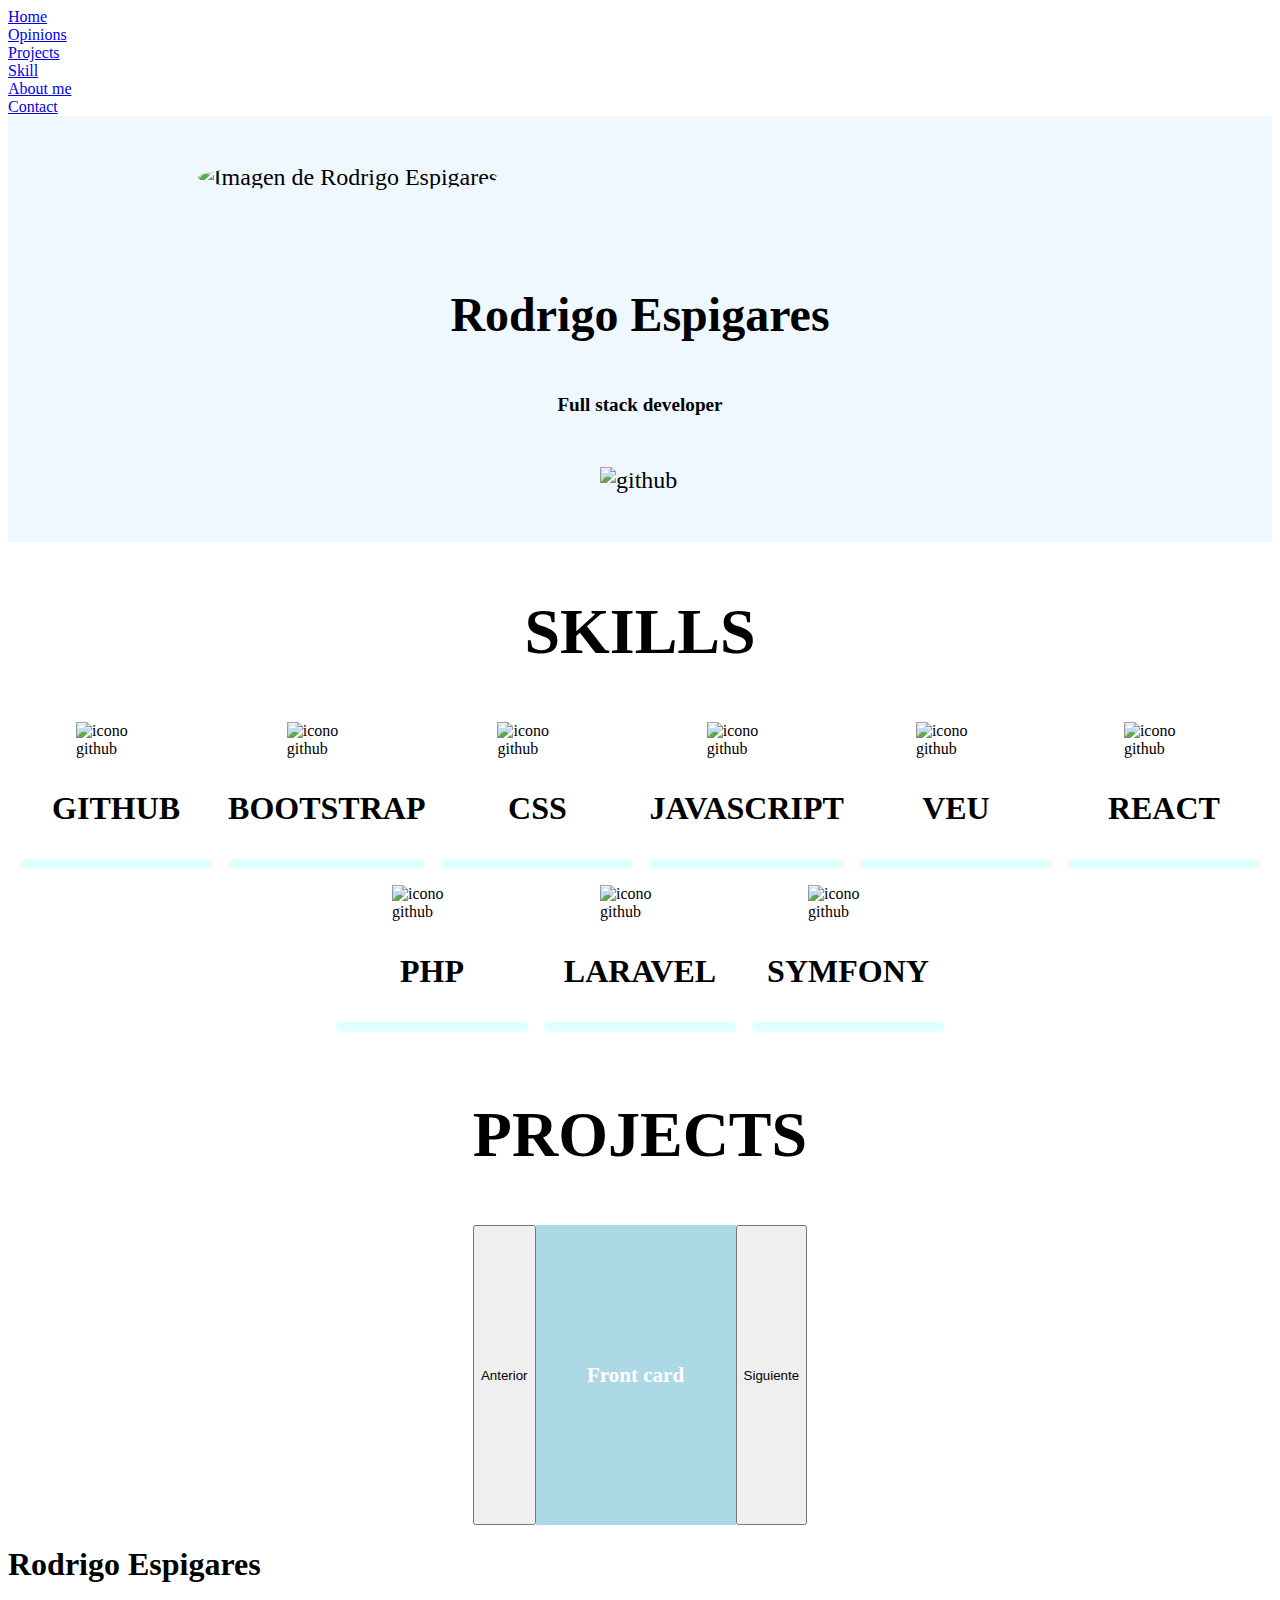
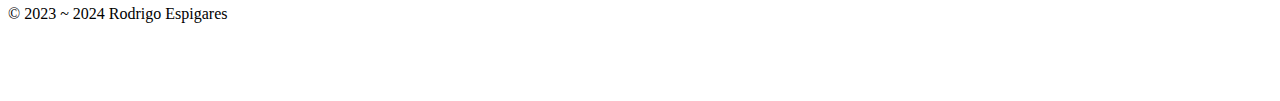
==== produccion/index.html @ 11d6b46d "laravel" ====
<!DOCTYPE html>
<html lang="en">
<head>
    <meta charset="UTF-8">
    <meta name="viewport" content="width=device-width, initial-scale=1.0">
    <title>Rodrigo Espigares</title>
    <link rel="shortcut icon" href="img/favicon.ico" type="image/x-icon">
    <link rel="stylesheet" href="css/style.css">
    <link rel="stylesheet" href="css/header.css">
    <link rel="stylesheet" href="css/media.css">
    <link rel="stylesheet" href="css/main.css">
    <link rel="stylesheet" href="css/footer.css">
    <script src="script.js"></script>
</head>
<body>
    <!--*-*-*-*-*-*-*-*-*-*-*-*-* HEADER *-*-*-*-*-*-*-*-*-*-*-*-*-->
    <header>
        <nav class="header__nav">
            <div class="header__nav__container"><a href="#" class="header__nav__container__link">Home</a></div>
            <div class="header__nav__container"><a href="#opinions" class="header__nav__container__link">Opinions</a></div>
            <div class="header__nav__container"><a href="#projects" class="header__nav__container__link">Projects</a></div>
            <div class="header__nav__container"><a href="#skills" class="header__nav__container__link">Skill</a></div>
            <div class="header__nav__container"><a href="#aboutMe" class="header__nav__container__link">About me</a></div>
            <div class="header__nav__container"><a href="#contact" class="header__nav__container__link">Contact</a></div>
        </nav>
    </header>
    <main>
        <!--*-*-*-*-*-*-*-*-*-*-*-*-* HERO *-*-*-*-*-*-*-*-*-*-*-*-*-->
        <section class="hero">
            <div class="hero__container">
                <img src="img/rodrigo.jpeg" alt="Imagen de Rodrigo Espigares" class="hero__container__img">
            </div>
            <h1>Rodrigo Espigares</h1>
            <h3>Full stack developer</h3>
            <div class="hero__social">
                <a href="https://github.com/rodrigoespigares"><img src="img/github.svg" alt="github" class="hero__github_logo"></a>
            </div>
        </section>
        <!--*-*-*-*-*-*-*-*-*-*-*-*-* SKILLS *-*-*-*-*-*-*-*-*-*-*-*-*-->
        <section class="skills">
            <h2>skills</h2>
            <div class="skills__galery">
                <div class="skills__galery__element">
                    <div class="skills__galery__element__icon">
                        <img src="img/github.svg" alt="icono github">
                    </div>
                    <h3 class="skills__galery__element__title">github</h3>
                    <div class="skills__design--progress">
                        <span class="skills__design--progress__1"></span>
                    </div>
                </div>
                <div class="skills__galery__element">
                    <div class="skills__galery__element__icon">
                        <img src="img/bootstrap.svg" alt="icono github">
                    </div>
                    <h3 class="skills__galery__element__title">bootstrap</h3>
                    <div class="skills__design--progress">
                        <span class="skills__design--progress__1"></span>
                    </div>
                </div>
                <div class="skills__galery__element">
                    <div class="skills__galery__element__icon">
                        <img src="img/css.svg" alt="icono github">
                    </div>
                    <h3 class="skills__galery__element__title">css</h3>
                    <div class="skills__design--progress">
                        <span class="skills__design--progress__1"></span>
                    </div>
                </div>
                <div class="skills__galery__element">
                    <div class="skills__galery__element__icon">
                        <img src="img/javascript.svg" alt="icono github">
                    </div>
                    <h3 class="skills__galery__element__title">javascript</h3>
                    <div class="skills__design--progress">
                        <span class="skills__design--progress__1"></span>
                    </div>
                </div>
                <div class="skills__galery__element">
                    <div class="skills__galery__element__icon">
                        <img src="img/veu.svg" alt="icono github">
                    </div>
                    <h3 class="skills__galery__element__title">veu</h3>
                    <div class="skills__design--progress">
                        <span class="skills__design--progress__1"></span>
                    </div>
                </div>
                <div class="skills__galery__element">
                    <div class="skills__galery__element__icon">
                        <img src="img/react.svg" alt="icono github">
                    </div>
                    <h3 class="skills__galery__element__title">react</h3>
                    <div class="skills__design--progress">
                        <span class="skills__design--progress__1"></span>
                    </div>
                </div>
                <div class="skills__galery__element">
                    <div class="skills__galery__element__icon">
                        <img src="img/php.svg" alt="icono github">
                    </div>
                    <h3 class="skills__galery__element__title">php</h3>
                    <div class="skills__design--progress">
                        <span class="skills__design--progress__1"></span>
                    </div>
                </div>
                <div class="skills__galery__element">
                    <div class="skills__galery__element__icon">
                        <img src="img/laravel.svg" alt="icono github">
                    </div>
                    <h3 class="skills__galery__element__title">laravel</h3>
                    <div class="skills__design--progress">
                        <span class="skills__design--progress__1"></span>
                    </div>
                </div>
                <div class="skills__galery__element">
                    <div class="skills__galery__element__icon">
                        <img src="img/symfony.svg" alt="icono github">
                    </div>
                    <h3 class="skills__galery__element__title">symfony</h3>
                    <div class="skills__design--progress">
                        <span class="skills__design--progress__1"></span>
                    </div>
                </div>
            </div>
        </section>
        <!--*-*-*-*-*-*-*-*-*-*-*-*-* PROJECTS *-*-*-*-*-*-*-*-*-*-*-*-*-->
        <section class="projects">
            <h2>projects</h2>
            <div class="projects__slider">
                <button id="prevBtn">Anterior</button>
                <div class="slider-container">
                    <div class="slider">
                        <div class="slide">
                            <div class="card">
                                <article class="card__front">
                                    <h3>Front card</h3>
                                </article>
                                <article class="card__back">
                                    <h3>back card</h3>
                                    <p>Lorem ipsum dolor sit amet, consectetur adipiscing elit. Suspendisse viverra odio vitae sem fermentum, pretium volutpat odio malesuada.</p>
                                </article>
                            </div>
                        </div>
                        <div class="slide">
                            <div class="card">
                                <article class="card__front">
                                    <h3>Front card</h3>
                                </article>
                                <article class="card__back">
                                    <h3>back card</h3>
                                    <p>Lorem ipsum dolor sit amet, consectetur adipiscing elit. Suspendisse viverra odio vitae sem fermentum, pretium volutpat odio malesuada.</p>
                                </article>
                            </div>
                        </div>
                        <div class="slide">
                            <div class="card">
                                <article class="card__front">
                                    <h3>Front card</h3>
                                </article>
                                <article class="card__back">
                                    <h3>back card</h3>
                                    <p>Lorem ipsum dolor sit amet, consectetur adipiscing elit. Suspendisse viverra odio vitae sem fermentum, pretium volutpat odio malesuada.</p>
                                </article>
                            </div>
                        </div>
                    </div>
                </div>
                
                <button id="nextBtn">Siguiente</button>
            </div>
        </section>
        <section></section>
        <section></section>
        <section></section>
    </main>
    <footer>
        <h1>Rodrigo Espigares</h1>
        
        <div class="container">
            <p>&copy; 2023 ~ 2024 Rodrigo Espigares</p>
            <div class="container__social">
                <div class="container__social__logo">
                    <img src="" alt="" class="container__social__logo__img">
                </div>
                <div class="container__social__logo">
                    <img src="" alt="" class="container__social__logo__img">
                </div>
                <div class="container__social__logo">
                    <img src="" alt="" class="container__social__logo__img">
                </div>
            </div>
        </div>
    </footer>
</body>
</html>
---- produccion/css/main.css ----
/* Defino el grow del main*/
main{
    flex-grow: 1;
}
h2{
    text-align: center;
    text-transform: uppercase;
    font-size: 4rem;
}

.hero{
    font-size: x-large;
    display: flex;
    justify-content: center;
    align-items: center;
    flex-direction: column;
    padding: 3rem 0;
    background:aliceblue;;
    background-image: url(../img/background.jpg);
    background-repeat: no-repeat;
    background-size: cover;
}
.hero__container{
    width: 70%;
    margin-bottom: 4rem;
}
.hero__container__img{
    width: 100%;
    height: 100%;
    border-radius: 50%;
}
.hero h1{
    font-size: 3rem;
}
.hero h3{
    font-size: 80%;
}
.hero__social{
    margin-top: 2rem;
    width: 5rem;
}
.hero__github_logo{
    width: 100%;
}
.hero a{
    text-decoration: none;
    color: var(--secondary);
}
.skills{
    background-color: var(--primary);
    min-height: 50vh;
}

.skills__galery{
    display: flex;
    justify-content: center;
    flex-wrap: wrap;
    gap: 1rem;
}
.skills__galery__element{
    
    flex-basis: 12rem;
    display: flex;
    align-items: center;
    flex-direction: column;
}
.skills__galery__element__icon{
    width: 5rem;
}
.skills__galery__element__icon img{
    width: 100%;
    height: 100%;
}
.skills__galery__element__title{
    text-align: center;
    text-transform: uppercase;
    font-size: 2rem;
}
.skills__design--progress {
	width: 100%;
	height: 10px;
	background-color: lightcyan;
    border-radius: 20px;
	position: relative;
}

.skills__galery__element:hover .skills__design--progress__1 {
	display: block;
	height: 100%;
    border-radius: 20px;
	animation: progressAnimation1 1s linear forwards;
}

@keyframes progressAnimation1 {
	0% {
		width: 0;
        background-color: red;
	}
    50%{
        background-color: orange;
    }
	100% {
        background-color: green;
		width: 90%;
        border-radius: 20px;
	}
}

.projects__slider{
    display: flex;
    justify-content: center;
    font-size: 2rem;
}
.projects__slider .slider-container {
    width: 200px;
    overflow: hidden;
}

.projects__slider .slider {
    display: flex;
    transition: transform 0.5s ease-in-out;
}

.projects__slider .slide {
    min-width: 100%;
    box-sizing: border-box;
}
.projects__slider .card {
	position: relative;
    width: 200px;
    height: 300px;
}
/* Start card face style*/
.projects__slider .card__front,
.projects__slider .card__back {
    width: 100%;
    height: 100%;
    display: flex;
    justify-content: center;
    align-items: center;
    font-size: 18px;
    font-weight: bold;
    color: white;
    position: absolute;
    backface-visibility: hidden;
}
/* Create card front style*/
.projects__slider .card__front {
    background-color: lightblue;
	/*Original position*/
    transform: rotateY(0deg);
	/*transition to delay animation*/
    transition: transform 0.5s;
}
/* Create card back style*/
.projects__slider .card__back {
	display: flex;
	flex-direction: column;
    background-color: lightgoldenrodyellow;
	box-sizing: border-box;
	font-size:medium;
	color: black;
	/*Make transparent*/
    opacity: 0;
	/*Original position*/
    transform: rotateY(-180deg);
	/*transition to delay animation and opacity*/
    transition: transform 0.5s, opacity 0.5s; 
	padding: 3rem;
}
.card__back p{
	flex-grow: 1;
	font-weight: lighter;
	font-size: small;
}
.projects__slider .card:hover .card__front {
	/*Animation rotateY*/
    transform: rotateY(180deg);
}
.projects__slider .card:hover .card__back {
	/*Show card*/
    opacity: 1; 
	/*Animation*/
    transform: rotateY(0deg);
}
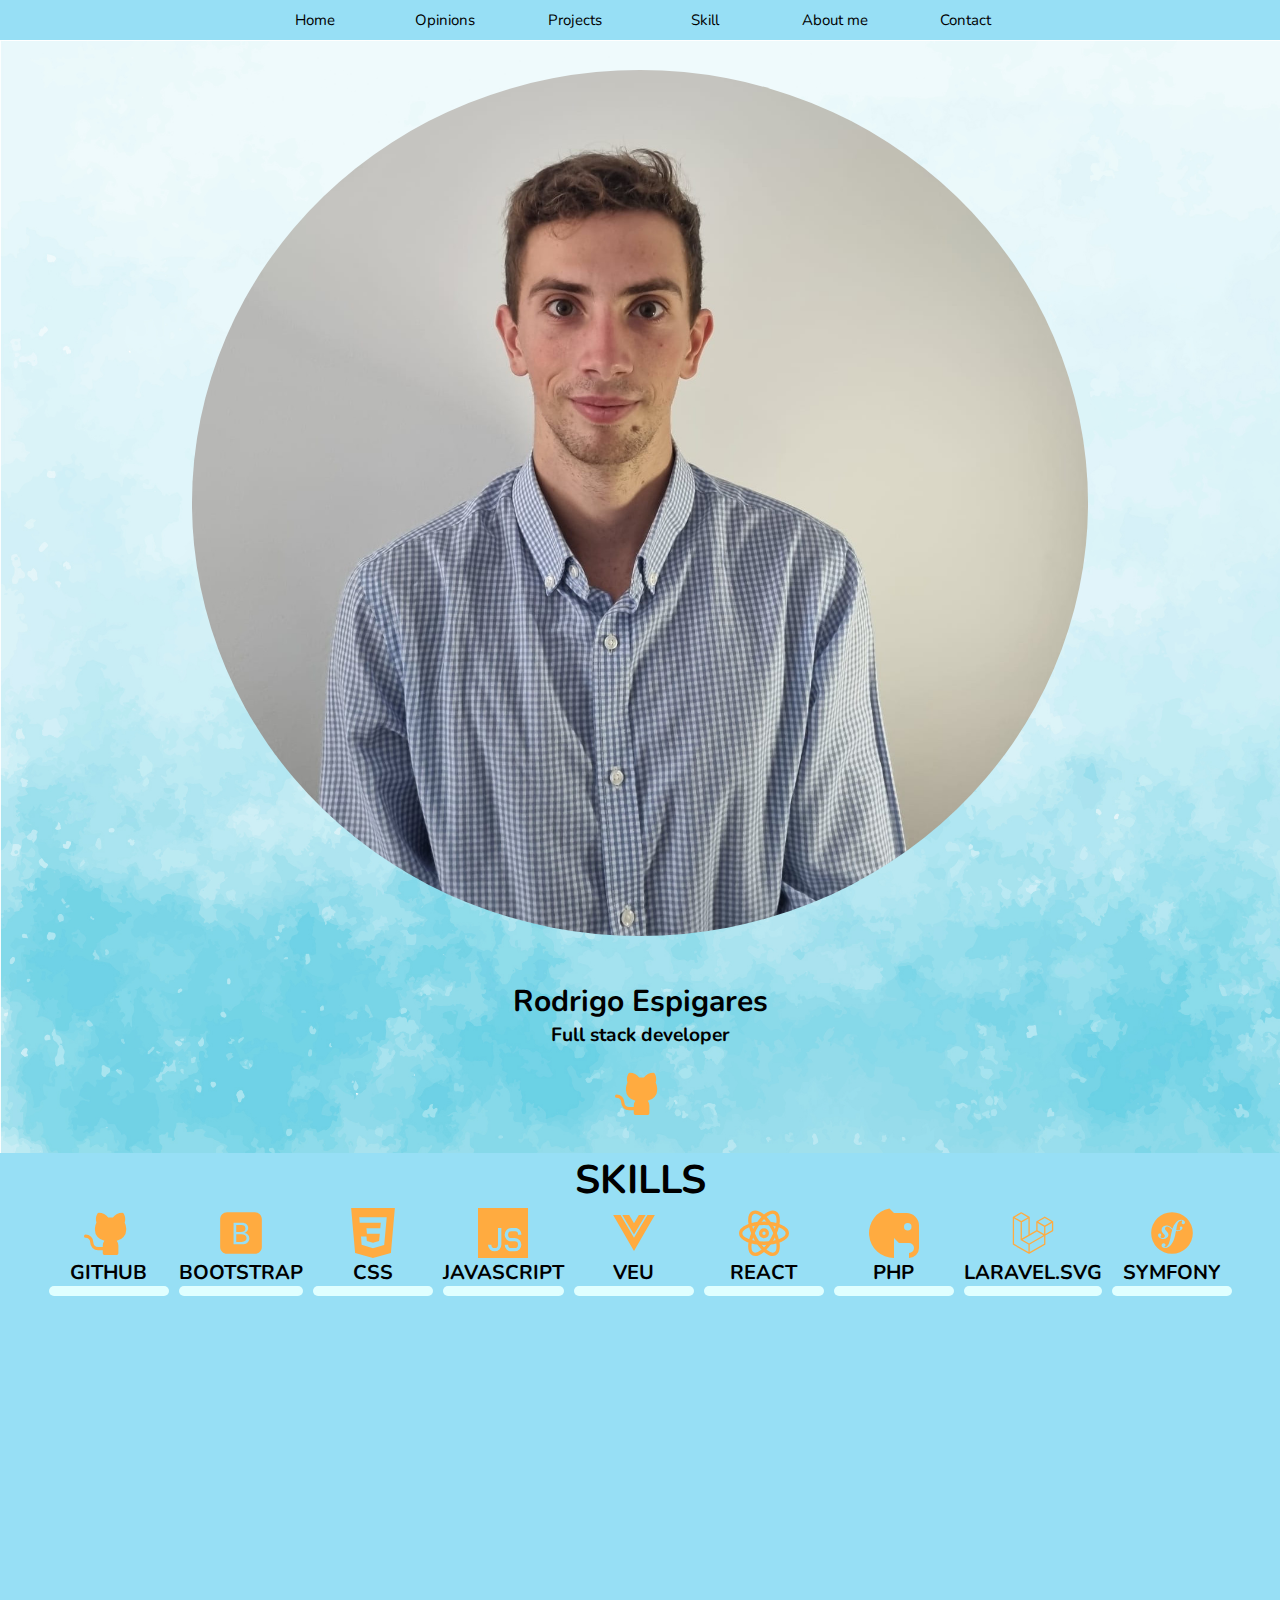
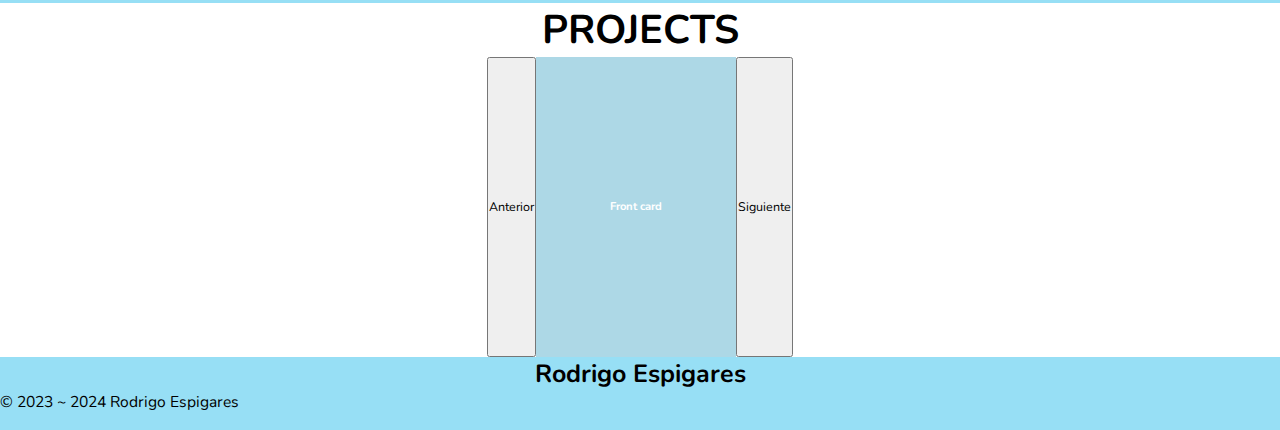
==== commit 20e31773: "first" ====
--- a/produccion/index.html
+++ b/produccion/index.html
@@ -107,7 +107,7 @@
                     <div class="skills__galery__element__icon">
                         <img src="img/laravel.svg" alt="icono github">
                     </div>
-                    <h3 class="skills__galery__element__title">laravel</h3>
+                    <h3 class="skills__galery__element__title">laravel.svg</h3>
                     <div class="skills__design--progress">
                         <span class="skills__design--progress__1"></span>
                     </div>
--- a/produccion/css/style.css
+++ b/produccion/css/style.css
@@ -0,0 +1,22 @@
+@import url('https://fonts.googleapis.com/css2?family=Nunito&display=swap');
+*{
+    font-size: 62.5%;
+    list-style: none;
+    padding: 0;
+    margin: 0;
+    font-family: 'Nunito', sans-serif;
+}
+:root{
+    --primary: #97DFF5;
+    --letter: #000;
+    --letter-hover : #fff;
+    --secondary: #FFAB40;
+}
+body{
+    display: flex;
+    justify-content:  center;
+    align-items: center;
+    flex-direction: column;
+    min-height: 100vh;
+    
+}
--- a/produccion/css/header.css
+++ b/produccion/css/header.css
@@ -0,0 +1,67 @@
+header{
+	width: 100%;
+}
+.header__nav {
+	width: 100%;
+	background-color: var(--primary);
+	display: flex;
+	flex-direction: column;
+	justify-content: center;
+	align-items: center;
+}
+
+.header__nav__container__link:link,
+.header__nav__container__link:visited {
+	text-decoration: none;
+	color: var(--letter);
+	font-size: 1.5rem;
+}
+
+.header__nav .header__nav__container {
+	width: 10rem;
+	padding: 1rem 1.5rem;
+	text-align: center;
+}
+.header__nav .header__nav__container .header__nav__container__link {
+	position: relative;
+	padding: 0.2rem 0.5rem; /*para que el efecto se vea mejor*/
+}
+
+.header__nav .header__nav__container .header__nav__container__link:link::after,
+.header__nav .header__nav__container .header__nav__container__link:visited::after,
+.header__nav .header__nav__container .header__nav__container__link:link::before,
+.header__nav .header__nav__container .header__nav__container__link:visited::before {
+	content: "";
+	/*lo posiciono respecto .header__nav__container__link su padre .header__nav .header__nav__container .header__nav__container__link*/
+	position: absolute;
+	left: 0;
+	/*lo dimensiono, */
+	width: 100%; /*ancho=ancho de su padre*/
+	height: 0.25rem; /*alto->grosor de una líena*/
+	background-color: white;
+
+	transform: scaleX(0); /*en principio no es visible*/
+
+	transition: transform 0.6s ease-in-out;
+}
+/*hacemos la transformación*/
+/*diferenciamos entre after y before para que se pinte de forma diferente*/
+.header__nav .header__nav__container .header__nav__container__link:link::after,
+.header__nav .header__nav__container .header__nav__container__link:visited::after {
+	top: 0;
+	/* Transform-origen es center por defecto */
+	transform-origin: left; /* para que empiece .header__nav__container__link dibujarse desde la izquierda*/
+}
+
+.header__nav .header__nav__container .header__nav__container__link:link::before,
+.header__nav .header__nav__container .header__nav__container__link:visited::before {
+	bottom: 0;
+	transform-origin: right;
+}
+
+/*cuando aparece hover lo hacemos visible*/
+
+.header__nav .header__nav__container .header__nav__container__link:hover::after,
+.header__nav .header__nav__container .header__nav__container__link:hover::before {
+	transform: scaleX(1);
+}
--- a/produccion/css/media.css
+++ b/produccion/css/media.css
@@ -0,0 +1,9 @@
+@media screen and (min-width : 576px){
+    .header__nav{
+        flex-direction: row;
+        justify-content: center;
+    }
+    .header__nav__link{
+        margin-left: 2rem;
+    }
+}--- a/produccion/css/main.css
+++ b/produccion/css/main.css
@@ -1,4 +1,3 @@
-/* Defino el grow del main*/
 main{
     flex-grow: 1;
 }
--- a/produccion/css/footer.css
+++ b/produccion/css/footer.css
@@ -0,0 +1,15 @@
+footer{
+    font-size: 4rem;
+    background-color: var(--primary);
+    width: 100%;
+    min-height: 7rem;
+    display: flex;
+    justify-content: center;
+    align-items: center;
+    flex-direction: column;
+}
+.container{
+    display: flex;
+    justify-content: space-between;
+    width: 100%;
+}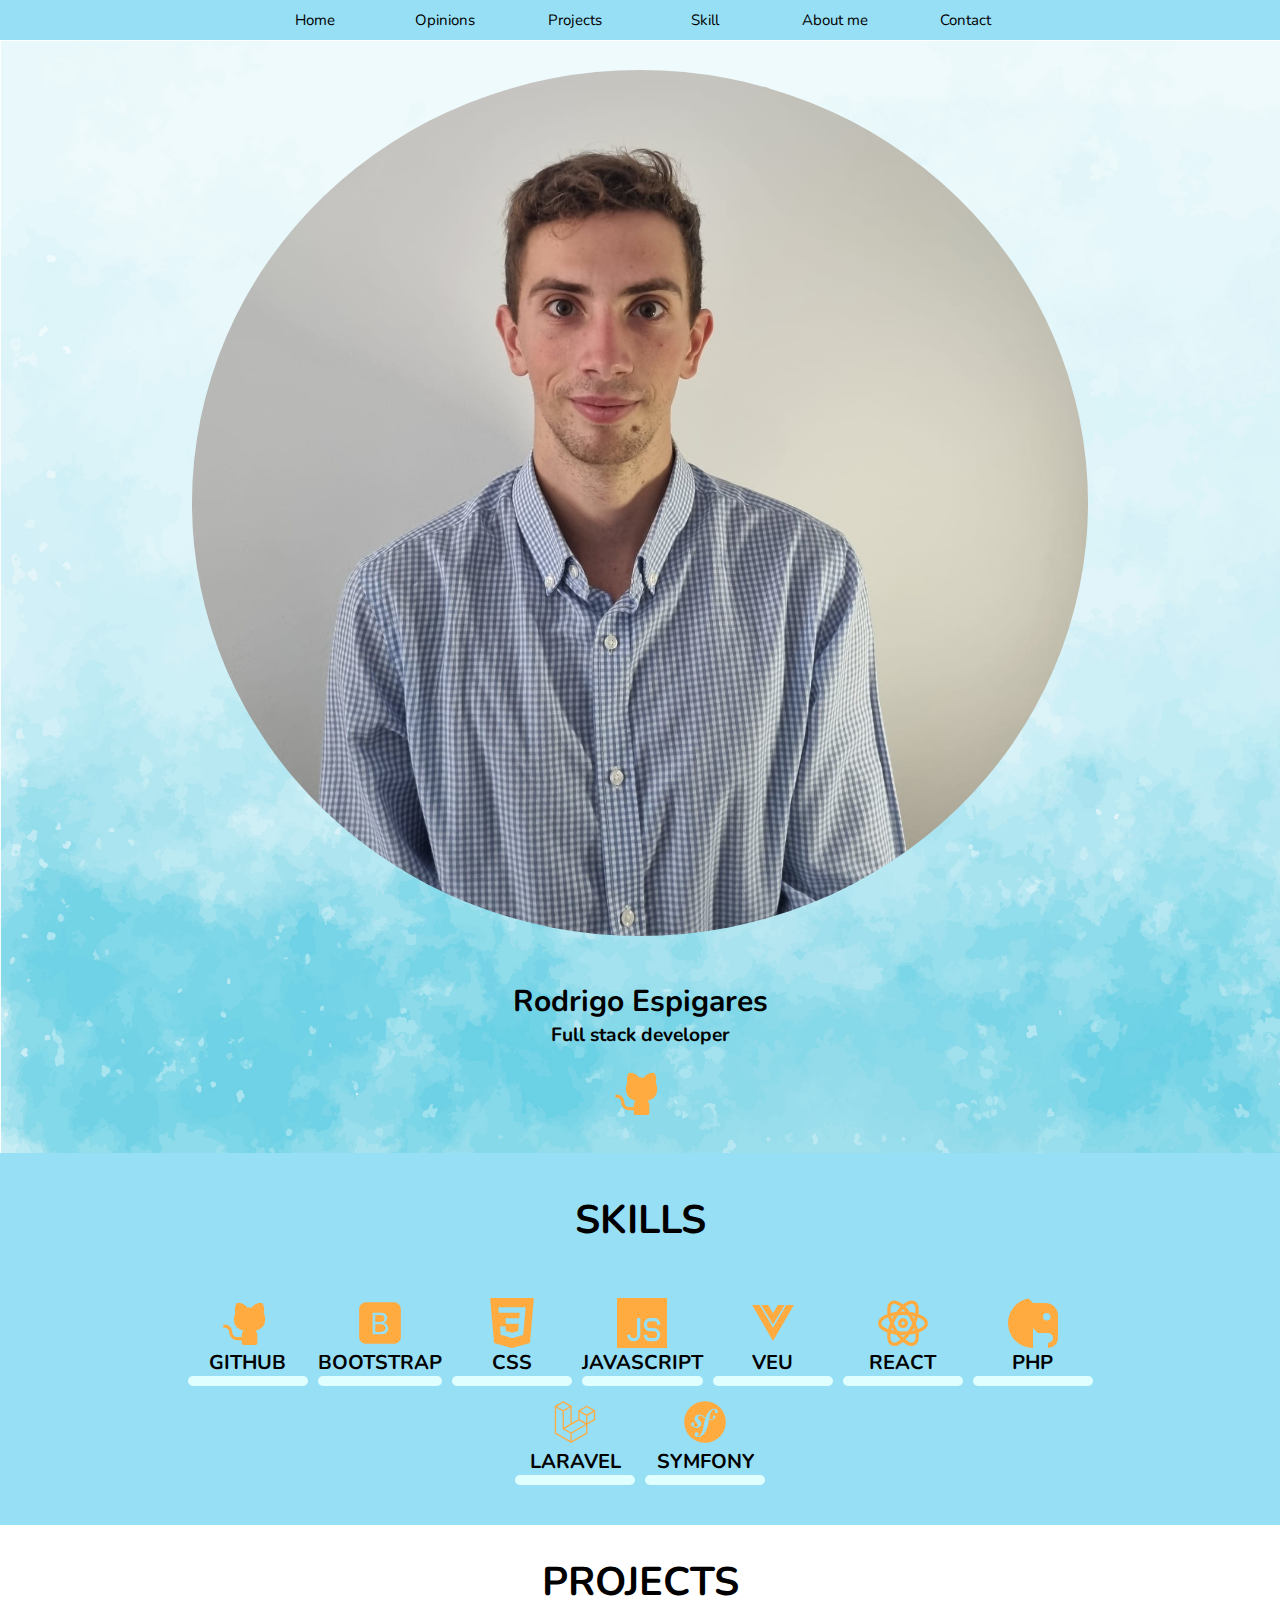
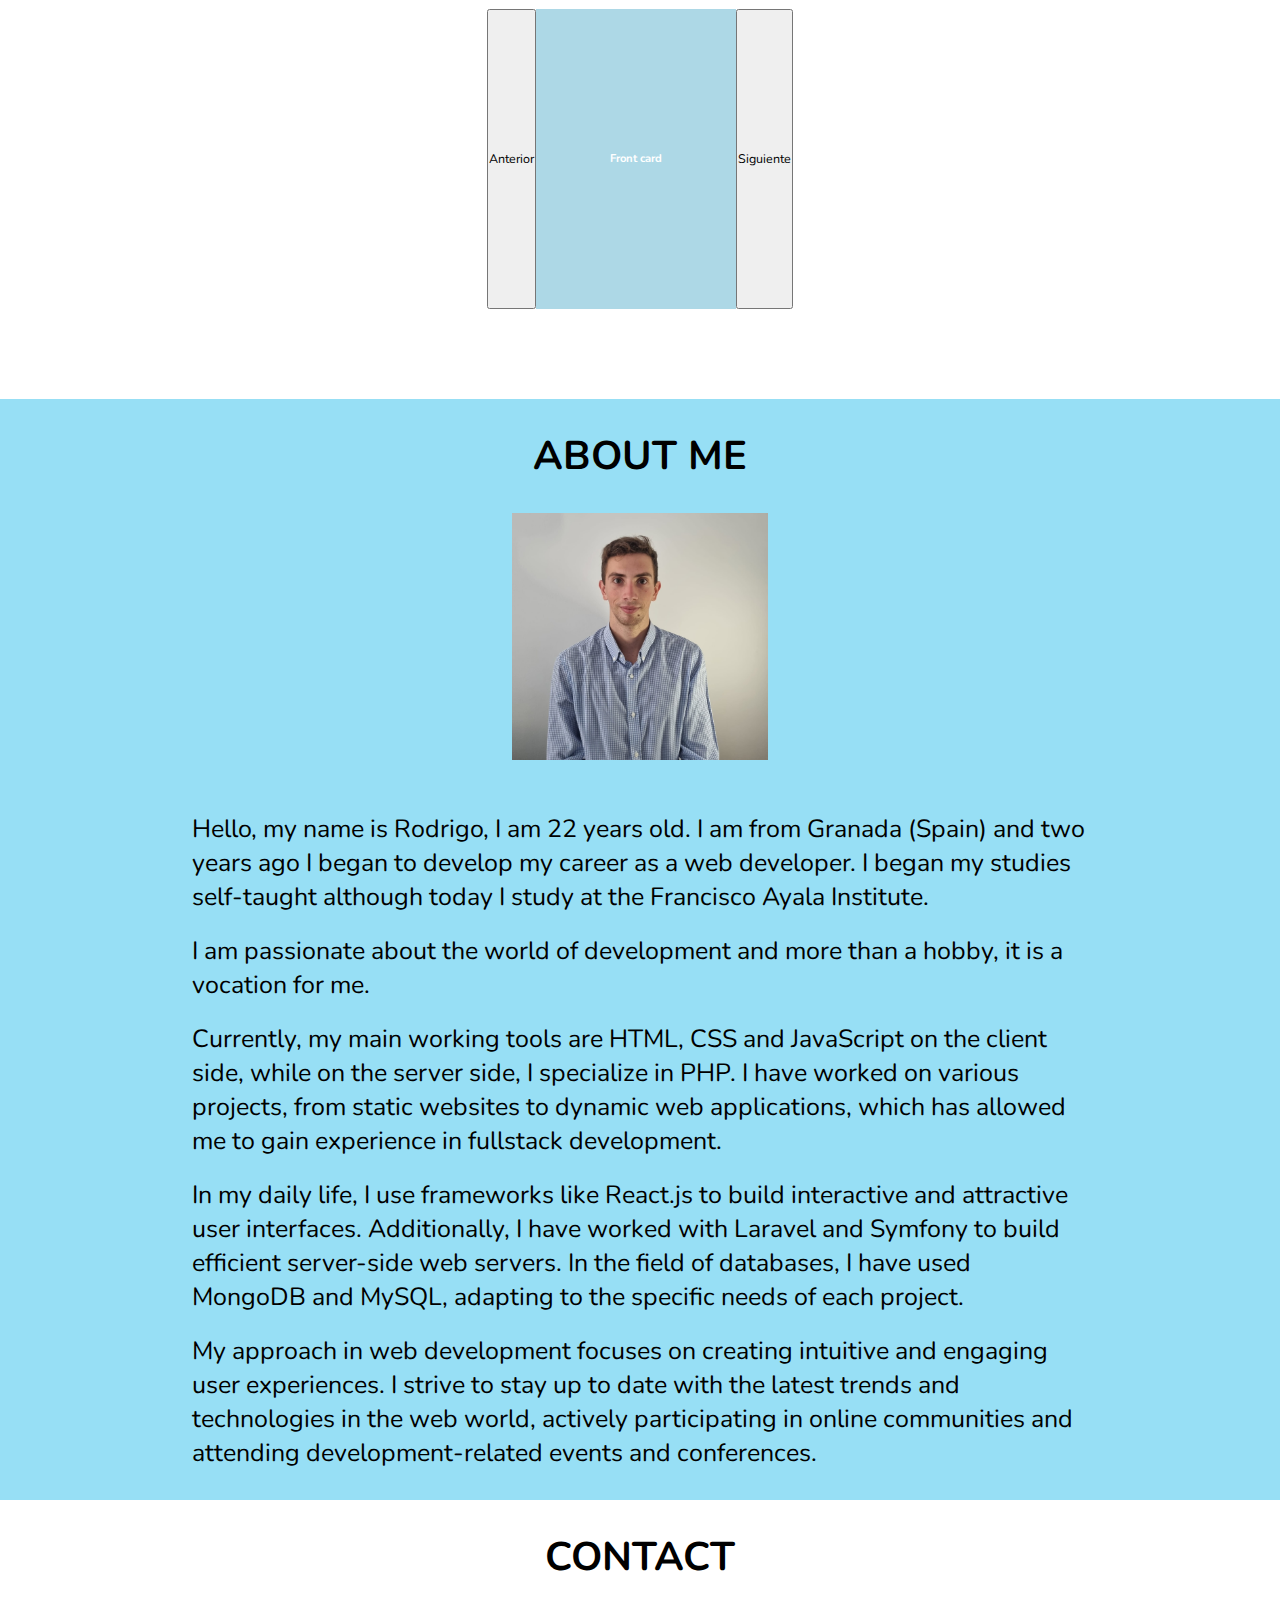
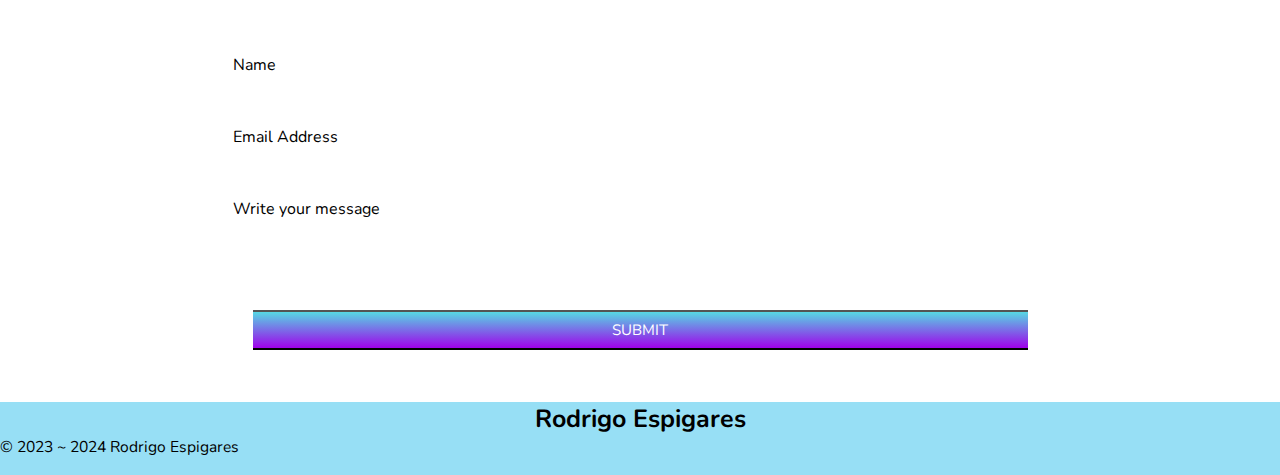
==== commit d6f03fb0: "acabando base" ====
--- a/produccion/index.html
+++ b/produccion/index.html
@@ -107,7 +107,7 @@
                     <div class="skills__galery__element__icon">
                         <img src="img/laravel.svg" alt="icono github">
                     </div>
-                    <h3 class="skills__galery__element__title">laravel.svg</h3>
+                    <h3 class="skills__galery__element__title">laravel</h3>
                     <div class="skills__design--progress">
                         <span class="skills__design--progress__1"></span>
                     </div>
@@ -170,8 +170,52 @@
             </div>
         </section>
         <section></section>
-        <section></section>
-        <section></section>
+        <section id="aboutMe">
+            <h2>about me</h2>
+            <div class="aboutMe__content">
+                <div class="aboutMe__content__img">
+                    <img src="img/rodrigo.jpeg" alt="">
+                </div>
+                <div class="aboutMe__content__text">
+                    <p class="aboutMe__content__text__p">Hello, my name is Rodrigo, I am 22 years old. I am from Granada (Spain) and two years ago I began to develop my career as a web developer. I began my studies self-taught although today I study at the Francisco Ayala Institute.</p>
+                    <p class="aboutMe__content__text__p">I am passionate about the world of development and more than a hobby, it is a vocation for me.</p>
+                    <p class="aboutMe__content__text__p">Currently, my main working tools are HTML, CSS and JavaScript on the client side, while on the server side, I specialize in PHP. I have worked on various projects, from static websites to dynamic web applications, which has allowed me to gain experience in fullstack development.</p>
+                    <p class="aboutMe__content__text__p">In my daily life, I use frameworks like React.js to build interactive and attractive user interfaces. Additionally, I have worked with Laravel and Symfony to build efficient server-side web servers. In the field of databases, I have used MongoDB and MySQL, adapting to the specific needs of each project.</p>
+                    <p class="aboutMe__content__text__p">My approach in web development focuses on creating intuitive and engaging user experiences. I strive to stay up to date with the latest trends and technologies in the web world, actively participating in online communities and attending development-related events and conferences.</p>
+                </div>
+            </div>
+        </section>
+        <section id="contact">
+            <h2>contact</h2>
+            <form action="https://usebasin.com/f/29c9f5388263" method="POST" id="my-contact-form">
+                <div class="form-row">
+                   <div class="input-data">
+                      <input type="text" name="name" required>
+                      <div class="underline"></div>
+                      <label for="name">Name</label>
+                   </div>
+                </div>
+                <div class="form-row">
+                   <div class="input-data">
+                      <input type="email" name="email" required>
+                      <div class="underline"></div>
+                      <label for="email">Email Address</label>
+                   </div>
+                </div>
+                <div class="form-row">
+                <div class="input-data textarea">
+                   <textarea name="message"rows="8" cols="80" required></textarea>
+                   <label for="message">Write your message</label>
+                   <br />
+                   <div class="form-row submit-btn">
+                      <div class="input-data">
+                         <button type="submit" id="upload-button">Submit</button>
+                         <div id="form-message"></div>
+                      </div>
+                   </div>
+                </form>
+                <script src="script.js"></script>
+        </section>
     </main>
     <footer>
         <h1>Rodrigo Espigares</h1>
--- a/produccion/css/main.css
+++ b/produccion/css/main.css
@@ -1,3 +1,4 @@
+/* Defino el grow del main*/
 main{
     flex-grow: 1;
 }
@@ -6,8 +7,12 @@
     text-transform: uppercase;
     font-size: 4rem;
 }
-
+section{
+    width: 100vw;
+    padding: 3rem 0;
+}
 .hero{
+   
     font-size: x-large;
     display: flex;
     justify-content: center;
@@ -47,7 +52,12 @@
 }
 .skills{
     background-color: var(--primary);
-    min-height: 50vh;
+    padding: 4rem 0;
+    display: flex;
+    justify-content: space-between;
+    flex-direction: column;
+    align-items: center;
+    gap: 5rem;
 }
 
 .skills__galery{
@@ -55,6 +65,7 @@
     justify-content: center;
     flex-wrap: wrap;
     gap: 1rem;
+    width: 80%;
 }
 .skills__galery__element{
     
@@ -181,4 +192,130 @@
     opacity: 1; 
 	/*Animation*/
     transform: rotateY(0deg);
+}
+
+/*About me*/
+#aboutMe{
+    display: flex;
+    justify-content: space-around;
+    align-items: center;
+    flex-direction: column;
+    background-color: var(--primary);
+    gap: 3rem;
+}
+.aboutMe__content{
+    display: flex;
+    flex-direction: column;
+    justify-content: space-around;
+    align-items: center;
+    gap: 3rem;
+}
+.aboutMe__content__img{
+    width: 20%;
+    height: auto;
+}
+.aboutMe__content__img img{
+    width: 100%;
+    height: 100%;
+}
+.aboutMe__content__text{
+    width: 70%;
+    font-size: 4rem;
+}
+.aboutMe__content__text__p{
+    margin-top: 2rem;
+}
+
+
+/*Contact*/
+#contact{
+    background-color: #fff;
+    display: flex;
+    flex-direction: column;
+    align-items: center;
+}
+
+#contact form{
+    padding: 30px 0 0 0;
+}
+#contact form .form-row{
+    display: flex;
+    margin: 32px 0;
+}
+form .form-row .input-data{
+    width: 100%;
+    height: 40px;
+    margin: 0 20px;
+    position: relative;
+}
+form .form-row .textarea{
+    height: 70px;
+}
+#contact .input-data input, .textarea textarea{
+    display: block;
+    width: 100%;
+    height: 100%;
+    border: none;
+    font-size: 17px;
+    border-bottom: 2px solid var(--letra);
+}
+#contact .input-data input:focus ~ label, .textarea textarea:focus ~ label,
+#contact .input-data input:valid ~ label, .textarea textarea:valid ~ label{
+    transform: translateY(-23px) translateX(10px);
+    font-size: 14px;
+    color: var(--letra);
+    background-color: #fff;
+    padding-right: 2px;
+    padding-left: 2px;
+}
+#contact .textarea textarea{
+    resize: none;
+    padding-top: 10px;
+}
+#contact .input-data label{
+    position: absolute;
+    pointer-events: none;
+    bottom: 10px;
+    font-size: 16px;
+    transition: all 0.3s ease;
+}
+#contact .textarea label{
+    bottom: 40px;
+    background: #fff;
+}
+.input-data .underline{
+    position: absolute;
+    bottom: 0;
+    height: 2px;
+    width: 100%;
+}
+.input-data .underline:before{
+    position: absolute;
+    content: "";
+    height: 2px;
+    width: 100%;
+    background: var(--letra);
+    transform: scaleX(0);
+    transform-origin: center;
+    transition: transform 0.3s ease;
+}
+    .input-data input:focus ~ .underline:before,
+    .input-data input:valid ~ .underline:before,
+    .textarea textarea:focus ~ .underline:before,
+    .textarea textarea:valid ~ .underline:before{
+    transform: scale(1);
+}
+.submit-btn .input-data{
+    overflow: hidden;
+}
+.submit-btn .input-data button{
+    height: 100%;
+    width: 300%;
+    position: absolute;
+    left: -100%;
+    background: linear-gradient(#56d8e4, #9f01ea);
+    transition: all 0.4s;
+    color: #fff;
+    text-transform: uppercase;
+    font-size: 1.5rem;
 }--- a/produccion/css/footer.css
+++ b/produccion/css/footer.css
@@ -7,6 +7,7 @@
     justify-content: center;
     align-items: center;
     flex-direction: column;
+    margin-top: 8rem
 }
 .container{
     display: flex;
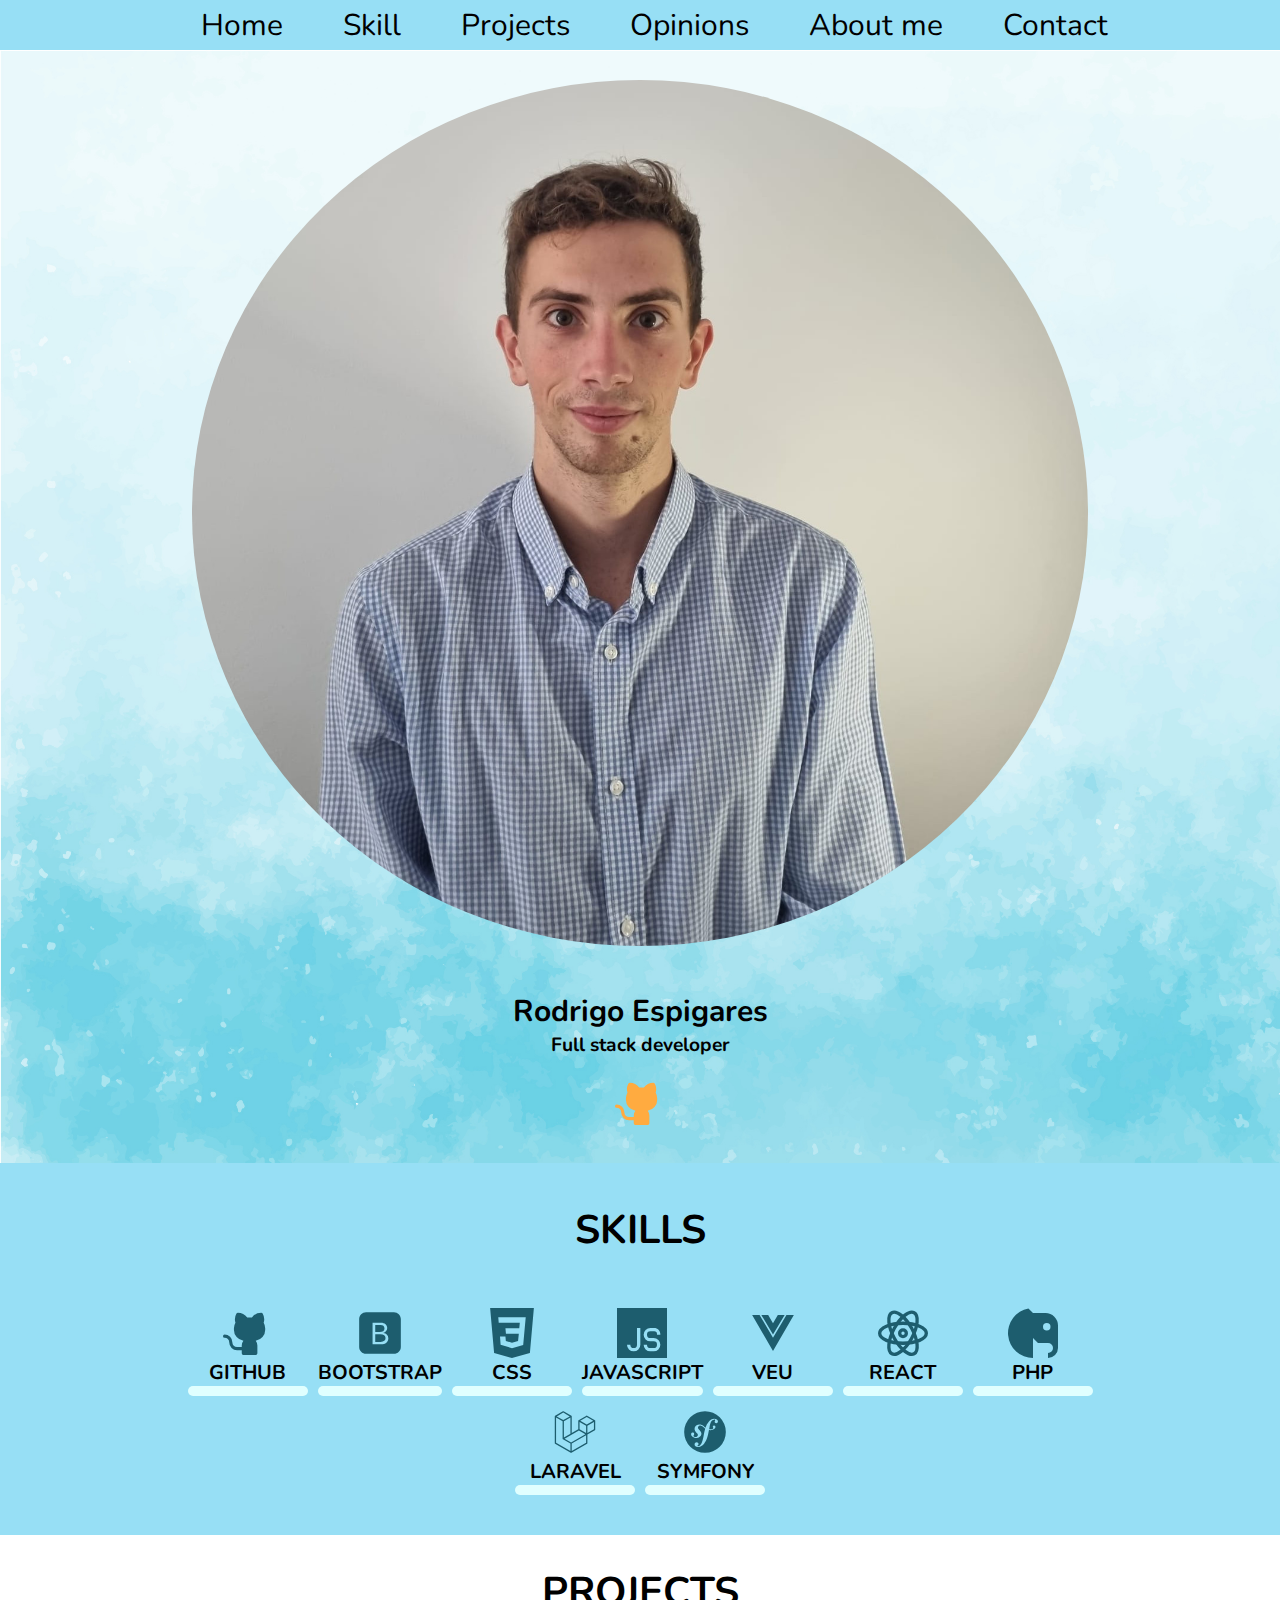
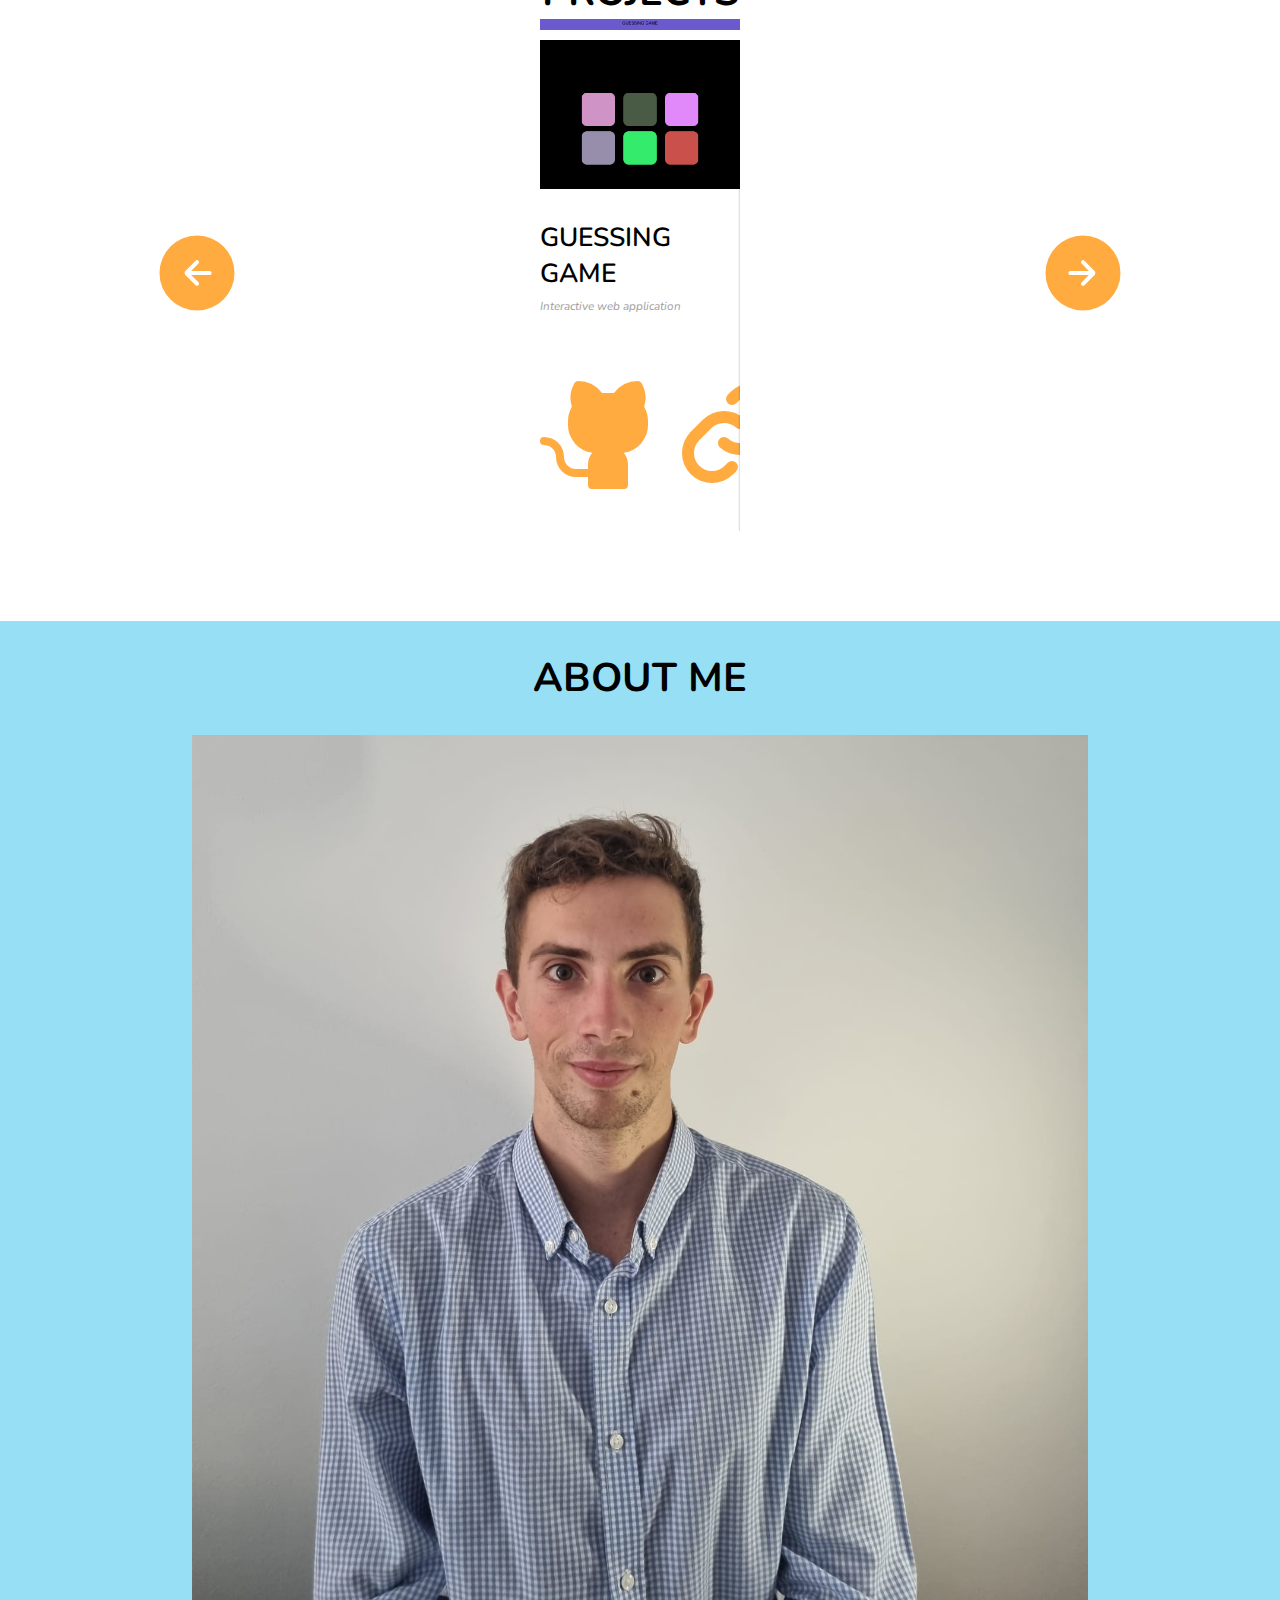
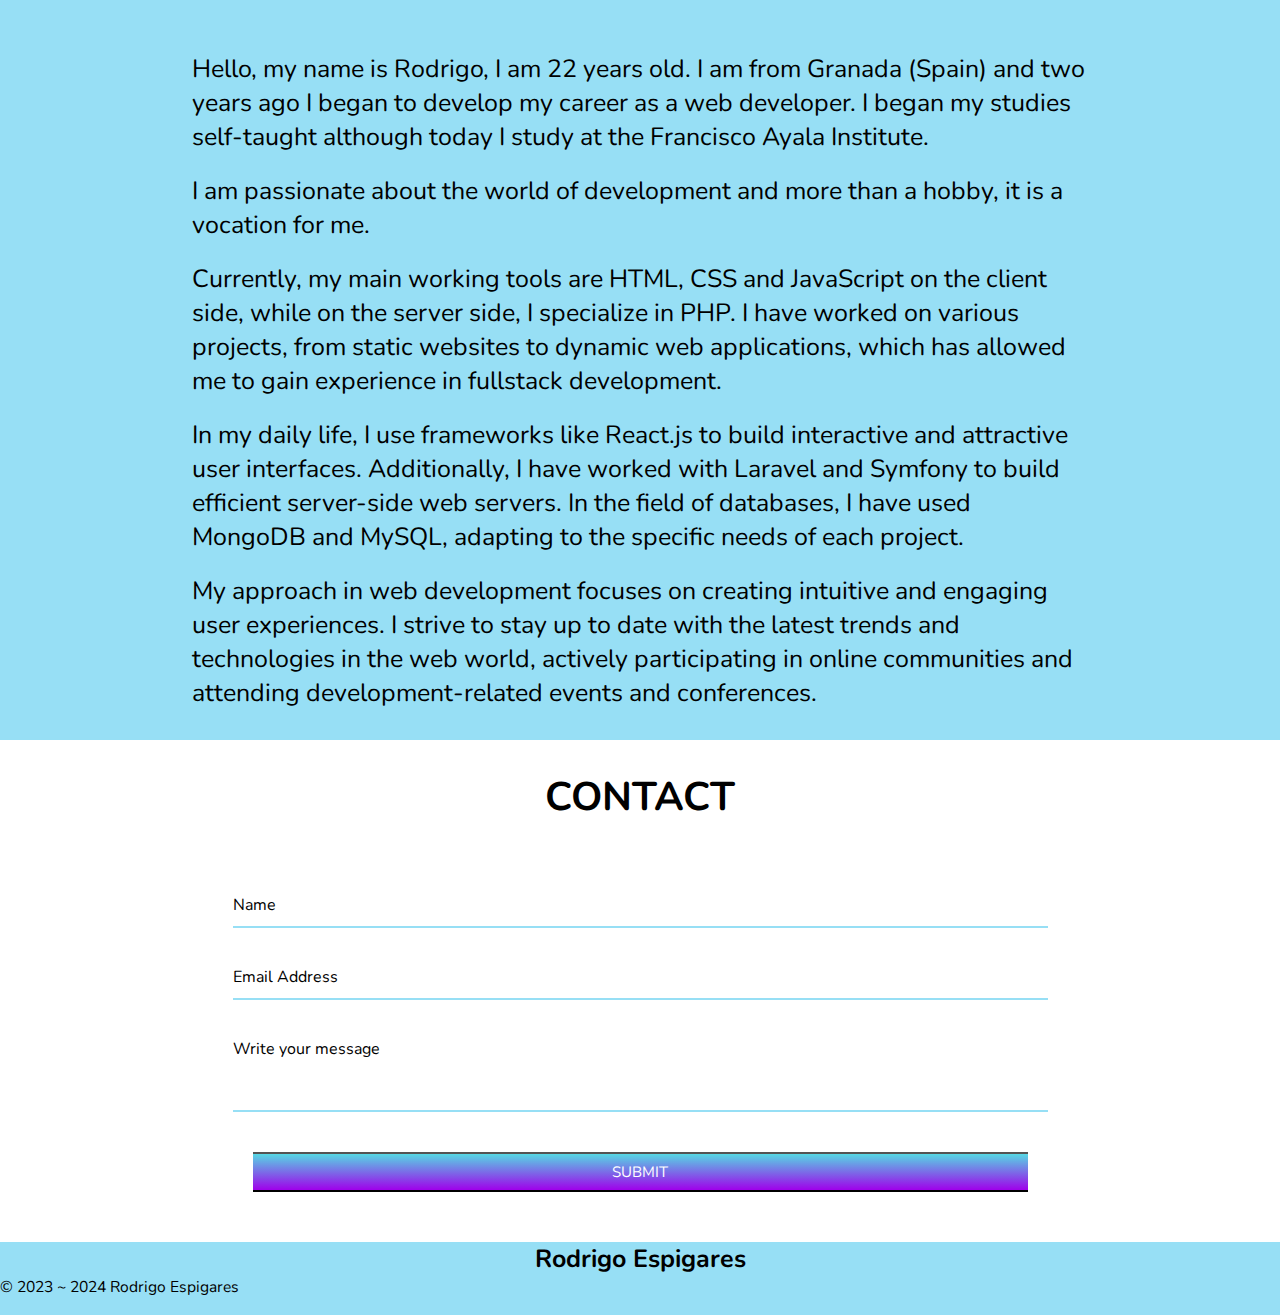
==== commit 361c1cee: "Acabado salvo comentarios y mediaquerys" ====
--- a/produccion/index.html
+++ b/produccion/index.html
@@ -7,6 +7,7 @@
     <link rel="shortcut icon" href="img/favicon.ico" type="image/x-icon">
     <link rel="stylesheet" href="css/style.css">
     <link rel="stylesheet" href="css/header.css">
+    <link rel="stylesheet" href="css/nav.css">
     <link rel="stylesheet" href="css/media.css">
     <link rel="stylesheet" href="css/main.css">
     <link rel="stylesheet" href="css/footer.css">
@@ -15,14 +16,20 @@
 <body>
     <!--*-*-*-*-*-*-*-*-*-*-*-*-* HEADER *-*-*-*-*-*-*-*-*-*-*-*-*-->
     <header>
-        <nav class="header__nav">
-            <div class="header__nav__container"><a href="#" class="header__nav__container__link">Home</a></div>
-            <div class="header__nav__container"><a href="#opinions" class="header__nav__container__link">Opinions</a></div>
-            <div class="header__nav__container"><a href="#projects" class="header__nav__container__link">Projects</a></div>
-            <div class="header__nav__container"><a href="#skills" class="header__nav__container__link">Skill</a></div>
-            <div class="header__nav__container"><a href="#aboutMe" class="header__nav__container__link">About me</a></div>
-            <div class="header__nav__container"><a href="#contact" class="header__nav__container__link">Contact</a></div>
-        </nav>
+        <section class="top-nav header__nav">
+            <input id="menu-toggle" type="checkbox" />
+            <label class='menu-button-container' for="menu-toggle">
+            <div class='menu-button'></div>
+            </label>
+            <ul class="menu">
+                <li class="header__nav__container"><a href="#" class="header__nav__container__link">Home</a></li>
+                <li class="header__nav__container"><a href="#skills" class="header__nav__container__link">Skill</a></li>
+                <li class="header__nav__container"><a href="#projects" class="header__nav__container__link">Projects</a></li>
+                <li class="header__nav__container"><a href="#opinions" class="header__nav__container__link">Opinions</a></li>
+                <li class="header__nav__container"><a href="#aboutMe" class="header__nav__container__link">About me</a></li>
+                <li class="header__nav__container"><a href="#contact" class="header__nav__container__link">Contact</a></li>
+            </ul>
+        </section>
     </header>
     <main>
         <!--*-*-*-*-*-*-*-*-*-*-*-*-* HERO *-*-*-*-*-*-*-*-*-*-*-*-*-->
@@ -33,16 +40,16 @@
             <h1>Rodrigo Espigares</h1>
             <h3>Full stack developer</h3>
             <div class="hero__social">
-                <a href="https://github.com/rodrigoespigares"><img src="img/github.svg" alt="github" class="hero__github_logo"></a>
+                <a href="https://github.com/rodrigoespigares"><img src="img/icon/github.svg" alt="github" class="hero__github_logo"></a>
             </div>
         </section>
         <!--*-*-*-*-*-*-*-*-*-*-*-*-* SKILLS *-*-*-*-*-*-*-*-*-*-*-*-*-->
-        <section class="skills">
+        <section id="skills">
             <h2>skills</h2>
             <div class="skills__galery">
                 <div class="skills__galery__element">
                     <div class="skills__galery__element__icon">
-                        <img src="img/github.svg" alt="icono github">
+                        <img src="img/icon/github__skill.svg" alt="icono github">
                     </div>
                     <h3 class="skills__galery__element__title">github</h3>
                     <div class="skills__design--progress">
@@ -51,7 +58,7 @@
                 </div>
                 <div class="skills__galery__element">
                     <div class="skills__galery__element__icon">
-                        <img src="img/bootstrap.svg" alt="icono github">
+                        <img src="img/icon/bootstrap.svg" alt="icono github">
                     </div>
                     <h3 class="skills__galery__element__title">bootstrap</h3>
                     <div class="skills__design--progress">
@@ -60,7 +67,7 @@
                 </div>
                 <div class="skills__galery__element">
                     <div class="skills__galery__element__icon">
-                        <img src="img/css.svg" alt="icono github">
+                        <img src="img/icon/css.svg" alt="icono github">
                     </div>
                     <h3 class="skills__galery__element__title">css</h3>
                     <div class="skills__design--progress">
@@ -69,7 +76,7 @@
                 </div>
                 <div class="skills__galery__element">
                     <div class="skills__galery__element__icon">
-                        <img src="img/javascript.svg" alt="icono github">
+                        <img src="img/icon/javascript.svg" alt="icono github">
                     </div>
                     <h3 class="skills__galery__element__title">javascript</h3>
                     <div class="skills__design--progress">
@@ -78,7 +85,7 @@
                 </div>
                 <div class="skills__galery__element">
                     <div class="skills__galery__element__icon">
-                        <img src="img/veu.svg" alt="icono github">
+                        <img src="img/icon/veu.svg" alt="icono github">
                     </div>
                     <h3 class="skills__galery__element__title">veu</h3>
                     <div class="skills__design--progress">
@@ -87,7 +94,7 @@
                 </div>
                 <div class="skills__galery__element">
                     <div class="skills__galery__element__icon">
-                        <img src="img/react.svg" alt="icono github">
+                        <img src="img/icon/react.svg" alt="icono github">
                     </div>
                     <h3 class="skills__galery__element__title">react</h3>
                     <div class="skills__design--progress">
@@ -96,7 +103,7 @@
                 </div>
                 <div class="skills__galery__element">
                     <div class="skills__galery__element__icon">
-                        <img src="img/php.svg" alt="icono github">
+                        <img src="img/icon/php.svg" alt="icono github">
                     </div>
                     <h3 class="skills__galery__element__title">php</h3>
                     <div class="skills__design--progress">
@@ -105,7 +112,7 @@
                 </div>
                 <div class="skills__galery__element">
                     <div class="skills__galery__element__icon">
-                        <img src="img/laravel.svg" alt="icono github">
+                        <img src="img/icon/laravel.svg" alt="icono github">
                     </div>
                     <h3 class="skills__galery__element__title">laravel</h3>
                     <div class="skills__design--progress">
@@ -114,7 +121,7 @@
                 </div>
                 <div class="skills__galery__element">
                     <div class="skills__galery__element__icon">
-                        <img src="img/symfony.svg" alt="icono github">
+                        <img src="img/icon/symfony.svg" alt="icono github">
                     </div>
                     <h3 class="skills__galery__element__title">symfony</h3>
                     <div class="skills__design--progress">
@@ -124,52 +131,206 @@
             </div>
         </section>
         <!--*-*-*-*-*-*-*-*-*-*-*-*-* PROJECTS *-*-*-*-*-*-*-*-*-*-*-*-*-->
-        <section class="projects">
+        <section id="projects">
             <h2>projects</h2>
             <div class="projects__slider">
-                <button id="prevBtn">Anterior</button>
+                <button id="prevBtn">
+                    <img src="img/icon/last.svg" alt="Button last">
+                </button>
                 <div class="slider-container">
                     <div class="slider">
                         <div class="slide">
-                            <div class="card">
-                                <article class="card__front">
-                                    <h3>Front card</h3>
-                                </article>
-                                <article class="card__back">
-                                    <h3>back card</h3>
-                                    <p>Lorem ipsum dolor sit amet, consectetur adipiscing elit. Suspendisse viverra odio vitae sem fermentum, pretium volutpat odio malesuada.</p>
-                                </article>
-                            </div>
-                        </div>
-                        <div class="slide">
-                            <div class="card">
-                                <article class="card__front">
-                                    <h3>Front card</h3>
-                                </article>
-                                <article class="card__back">
-                                    <h3>back card</h3>
-                                    <p>Lorem ipsum dolor sit amet, consectetur adipiscing elit. Suspendisse viverra odio vitae sem fermentum, pretium volutpat odio malesuada.</p>
-                                </article>
-                            </div>
-                        </div>
-                        <div class="slide">
-                            <div class="card">
-                                <article class="card__front">
-                                    <h3>Front card</h3>
-                                </article>
-                                <article class="card__back">
-                                    <h3>back card</h3>
-                                    <p>Lorem ipsum dolor sit amet, consectetur adipiscing elit. Suspendisse viverra odio vitae sem fermentum, pretium volutpat odio malesuada.</p>
-                                </article>
+                            <div class="skill-card">
+                                <header class="skill-card__header"><img class="skill-card__icon" src="img/projects/GuessingGame.png" alt="Guessing Game"/></header>
+                                <section class="skill-card__body">
+                                    <h2 class="skill-card__title">Guessing Game</h2>
+                                    <span class="skill-card__duration">Interactive web application</span>
+                                    <ul class="skill-card__knowledge">
+                                    <li>HTML5</li>
+                                    <li>CSS3</li>
+                                    <li>JavaScript</li>
+                                    </ul>
+                                </section>
+                                <section class="repositorio">
+                                    <div class="repositorio__icon">
+                                        <a href="https://github.com/rodrigoespigares/GuessingGame">
+                                            <img src="img/icon/github.svg" alt="">
+                                        </a>
+                                    </div>
+                                    <div class="repositorio__icon">
+                                        <a href="https://rodrigoespigares.github.io/GuessingGame/">
+                                            <img src="img/icon/link.svg" alt="">
+                                        </a>
+                                    </div>
+                                </section>
+                            </div>
+                        </div>
+                        <div class="slide">
+                            <div class="skill-card">
+                                <header class="skill-card__header"><img class="skill-card__icon" src="img/projects/readingList.png" alt="Reading List"/></header>
+                                <section class="skill-card__body">
+                                    <h2 class="skill-card__title">Reading List</h2>
+                                    <span class="skill-card__duration">Interactive web application</span>
+                                    <ul class="skill-card__knowledge">
+                                    <li>HTML5</li>
+                                    <li>CSS3</li>
+                                    <li>JavaScript</li>
+                                    </ul>
+                                </section>
+                                <section class="repositorio">
+                                    <div class="repositorio__icon">
+                                        <a href="https://github.com/rodrigoespigares/readingBook">
+                                            <img src="img/icon/github.svg" alt="">
+                                        </a>
+                                    </div>
+                                    <div class="repositorio__icon">
+                                        <a href="https://rodrigoespigares.github.io/readingBook/">
+                                            <img src="img/icon/link.svg" alt="">
+                                        </a>
+                                    </div>
+                                </section>
+                            </div>
+                        </div>
+                        <div class="slide">
+                            <div class="skill-card">
+                                <header class="skill-card__header"><img class="skill-card__icon" src="img/projects/StopWatch.png" alt="Stop Watch"/></header>
+                                <section class="skill-card__body">
+                                    <h2 class="skill-card__title">Stop Watch</h2>
+                                    <span class="skill-card__duration">Interactive web application</span>
+                                    <ul class="skill-card__knowledge">
+                                    <li>HTML5</li>
+                                    <li>CSS3</li>
+                                    <li>JavaScript</li>
+                                    </ul>
+                                </section>
+                                <section class="repositorio">
+                                    <div class="repositorio__icon">
+                                        <a href="https://github.com/rodrigoespigares/StopWatch">
+                                            <img src="img/icon/github.svg" alt="">
+                                        </a>
+                                    </div>
+                                    <div class="repositorio__icon">
+                                        <a href="https://rodrigoespigares.github.io/StopWatch/">
+                                            <img src="img/icon/link.svg" alt="">
+                                        </a>
+                                    </div>
+                                </section>
+                            </div>
+                        </div>
+                        <div class="slide">
+                            <div class="skill-card">
+                                <header class="skill-card__header"><img class="skill-card__icon" src="img/projects/GroceryBud.png" alt="Grocery Bud"/></header>
+                                <section class="skill-card__body">
+                                    <h2 class="skill-card__title">Grocery Bud</h2>
+                                    <span class="skill-card__duration">Interactive web application</span>
+                                    <ul class="skill-card__knowledge">
+                                    <li>HTML5</li>
+                                    <li>CSS3</li>
+                                    <li>JavaScript</li>
+                                    </ul>
+                                </section>
+                                <section class="repositorio">
+                                    <div class="repositorio__icon">
+                                        <a href="https://github.com/rodrigoespigares/GroceryBud">
+                                            <img src="img/icon/github.svg" alt="Link to repository">
+                                        </a>
+                                    </div>
+                                    <div class="repositorio__icon">
+                                        <a href="https://rodrigoespigares.github.io/GroceryBud/">
+                                            <img src="img/icon/link.svg" alt="Link to production">
+                                        </a>
+                                    </div>
+                                </section>
+                            </div>
+                        </div>
+                        <div class="slide">
+                            <div class="skill-card">
+                                <header class="skill-card__header"><img class="skill-card__icon" src="img/projects/HangMan.png" alt="Hang Man"/></header>
+                                <section class="skill-card__body">
+                                    <h2 class="skill-card__title">Hang Man</h2>
+                                    <span class="skill-card__duration">Interactive web application</span>
+                                    <ul class="skill-card__knowledge">
+                                    <li>HTML5</li>
+                                    <li>CSS3</li>
+                                    <li>JavaScript</li>
+                                    </ul>
+                                </section>
+                                <section class="repositorio">
+                                    <div class="repositorio__icon">
+                                        <a href="https://github.com/rodrigoespigares/HangMan">
+                                            <img src="img/icon/github.svg" alt="Link to repository">
+                                        </a>
+                                    </div>
+                                    <div class="repositorio__icon">
+                                        <a href="https://rodrigoespigares.github.io/HangMan/">
+                                            <img src="img/icon/link.svg" alt="Link to production">
+                                        </a>
+                                    </div>
+                                </section>
+                            </div>
+                        </div>
+                        <div class="slide">
+                            <div class="skill-card">
+                                <header class="skill-card__header"><img class="skill-card__icon" src="img/projects/PairsGame.png" alt="Pairs Game"/></header>
+                                <section class="skill-card__body">
+                                    <h2 class="skill-card__title">Pairs Game</h2>
+                                    <span class="skill-card__duration">Interactive web application</span>
+                                    <ul class="skill-card__knowledge">
+                                    <li>HTML5</li>
+                                    <li>CSS3</li>
+                                    <li>JavaScript</li>
+                                    </ul>
+                                </section>
+                                <section class="repositorio">
+                                    <div class="repositorio__icon">
+                                        <a href="https://github.com/rodrigoespigares/PairsGame">
+                                            <img src="img/icon/github.svg" alt="Link to repository">
+                                        </a>
+                                    </div>
+                                    <div class="repositorio__icon">
+                                        <a href="https://rodrigoespigares.github.io/PairsGame/">
+                                            <img src="img/icon/link.svg" alt="Link to production">
+                                        </a>
+                                    </div>
+                                </section>
+                            </div>
+                        </div>
+                        <div class="slide">
+                            <div class="skill-card">
+                                <header class="skill-card__header"><img class="skill-card__icon" src="img/projects/pongGame.png" alt="Pong Game"/></header>
+                                <section class="skill-card__body">
+                                    <h2 class="skill-card__title">Pong Game</h2>
+                                    <span class="skill-card__duration">Interactive web application</span>
+                                    <ul class="skill-card__knowledge">
+                                    <li>HTML5</li>
+                                    <li>CSS3</li>
+                                    <li>JavaScript</li>
+                                    </ul>
+                                </section>
+                                <section class="repositorio">
+                                    <div class="repositorio__icon">
+                                        <a href="https://github.com/rodrigoespigares/pongGame">
+                                            <img src="img/icon/github.svg" alt="Link to repository">
+                                        </a>
+                                    </div>
+                                    <div class="repositorio__icon">
+                                        <a href="https://rodrigoespigares.github.io/pongGame/">
+                                            <img src="img/icon/link.svg" alt="Link to production">
+                                        </a>
+                                    </div>
+                                </section>
                             </div>
                         </div>
                     </div>
                 </div>
                 
-                <button id="nextBtn">Siguiente</button>
+                <button id="nextBtn">
+                    <img src="img/icon/next.svg" alt="Button next">
+                </button>
             </div>
         </section>
         <section></section>
+        <!--*-*-*-*-*-*-*-*-*-*-*-*-* ABOUT ME *-*-*-*-*-*-*-*-*-*-*-*-*-->
         <section id="aboutMe">
             <h2>about me</h2>
             <div class="aboutMe__content">
@@ -187,7 +348,7 @@
         </section>
         <section id="contact">
             <h2>contact</h2>
-            <form action="https://usebasin.com/f/29c9f5388263" method="POST" id="my-contact-form">
+            <form action="#" method="POST" id="my-contact-form">
                 <div class="form-row">
                    <div class="input-data">
                       <input type="text" name="name" required>
--- a/produccion/css/header.css
+++ b/produccion/css/header.css
@@ -1,5 +1,8 @@
 header{
 	width: 100%;
+	position: sticky;
+  	top: 0;
+	z-index: 1;
 }
 .header__nav {
 	width: 100%;
@@ -14,11 +17,11 @@
 .header__nav__container__link:visited {
 	text-decoration: none;
 	color: var(--letter);
-	font-size: 1.5rem;
+	font-size: 3rem;
 }
 
 .header__nav .header__nav__container {
-	width: 10rem;
+	
 	padding: 1rem 1.5rem;
 	text-align: center;
 }
--- a/produccion/css/nav.css
+++ b/produccion/css/nav.css
@@ -0,0 +1,114 @@
+.top-nav {
+    display: flex;
+    flex-direction: row;
+    align-items: center;
+    justify-content: left;
+    background-color: var(--primary);
+    color: #FFF;
+    height: 50px;
+    padding: 0 6em;
+    
+  }
+  
+  .menu {
+    display: flex;
+    flex-direction: row;
+    list-style-type: none;
+    margin: 0;
+    padding: 0;
+    font-size: 3rem;
+  }
+  .menu > li {
+    margin: 0 1rem;
+    overflow: hidden;
+  }
+  .menu-button-container {
+    display: none;
+    height: 100%;
+    width: 30px;
+    cursor: pointer;
+    flex-direction: column;
+    justify-content: center;
+    align-items: center;
+  }
+  
+  #menu-toggle {
+    display: none;
+  }
+  
+  .menu-button,
+  .menu-button::before,
+  .menu-button::after {
+    display: block;
+    background-color: #fff;
+    position: absolute;
+    height: 4px;
+    width: 30px;
+    transition: transform 400ms cubic-bezier(0.23, 1, 0.32, 1);
+    border-radius: 2px;
+  }
+  
+  .menu-button::before {
+    content: '';
+    margin-top: -8px;
+  }
+  
+  .menu-button::after {
+    content: '';
+    margin-top: 8px;
+  }
+  
+  #menu-toggle:checked + .menu-button-container .menu-button::before {
+    margin-top: 0px;
+    transform: rotate(405deg);
+  }
+  
+  #menu-toggle:checked + .menu-button-container .menu-button {
+    background: rgba(255, 255, 255, 0);
+  }
+  
+  #menu-toggle:checked + .menu-button-container .menu-button::after {
+    margin-top: 0px;
+    transform: rotate(-405deg);
+  }
+  
+  @media (max-width: 700px) {
+    .menu-button-container {
+      display: flex;
+    }
+    .menu {
+      position: absolute;
+      top: 0;
+      margin-top: 50px;
+      left: 0;
+      flex-direction: column;
+      width: 100%;
+      justify-content: center;
+      align-items: center;
+    }
+    #menu-toggle ~ .menu li {
+      height: 0;
+      margin: 0;
+      padding: 0;
+      border: 0;
+      transition: height 400ms cubic-bezier(0.23, 1, 0.32, 1);
+    }
+    #menu-toggle:checked ~ .menu li {
+      border: 1px solid var(--primary);
+      height: 2.5em;
+      padding: 0.5em;
+      transition: height 400ms cubic-bezier(0.23, 1, 0.32, 1);
+    }
+    .menu > li {
+      display: flex;
+      justify-content: center;
+      margin: 0;
+      padding: 0.5em 0;
+      width: 100%;
+      color: white;
+      background-color: var(--primary);
+    }
+    .menu > li:not(:last-child) {
+      border-bottom: 1px solid #444;
+    }
+  }--- a/produccion/css/main.css
+++ b/produccion/css/main.css
@@ -12,7 +12,6 @@
     padding: 3rem 0;
 }
 .hero{
-   
     font-size: x-large;
     display: flex;
     justify-content: center;
@@ -50,7 +49,7 @@
     text-decoration: none;
     color: var(--secondary);
 }
-.skills{
+#skills{
     background-color: var(--primary);
     padding: 4rem 0;
     display: flex;
@@ -116,82 +115,154 @@
 	}
 }
 
-.projects__slider{
-    display: flex;
-    justify-content: center;
+/*PROJECTS*/
+#projects{
+    width: 100%;
+}
+/*start section slider + buttons*/
+#projects .projects__slider{
+    display: flex;
+    justify-content: space-around;
+    align-items: center;
     font-size: 2rem;
 }
-.projects__slider .slider-container {
+/*start details buttons*/
+#projects button{
+    background-color: transparent;
+    height: 200px;
+    border: none;
+}
+#projects button img{
+    width: 10rem;
+}
+#projects button:hover{
+    cursor: pointer;
+}
+
+
+/*start details slider*/
+#projects .projects__slider .slider-container {
     width: 200px;
     overflow: hidden;
 }
-
-.projects__slider .slider {
+/*Animation */
+#projects .projects__slider .slider {
     display: flex;
     transition: transform 0.5s ease-in-out;
 }
 
-.projects__slider .slide {
+#projects .projects__slider .slide {
     min-width: 100%;
     box-sizing: border-box;
 }
-.projects__slider .card {
-	position: relative;
-    width: 200px;
-    height: 300px;
-}
-/* Start card face style*/
-.projects__slider .card__front,
-.projects__slider .card__back {
-    width: 100%;
-    height: 100%;
-    display: flex;
-    justify-content: center;
-    align-items: center;
-    font-size: 18px;
-    font-weight: bold;
-    color: white;
-    position: absolute;
-    backface-visibility: hidden;
-}
-/* Create card front style*/
-.projects__slider .card__front {
-    background-color: lightblue;
-	/*Original position*/
-    transform: rotateY(0deg);
-	/*transition to delay animation*/
+
+/*PROJECT CARD*/
+.skill-card a{
+    text-decoration: none;
+    color: var(--secondary);
+}
+.skill-card {
+    font-size: 3rem;
+    display: flex;
+    flex-direction: column;
+    
+    width: 100%;
+    background-color: #FFF;
+    box-shadow: 0 1px 3px rgba(0, 0, 0, 0.12), 0 1px 2px rgba(0, 0, 0, 0.24);
+    cursor: pointer;
+}
+.skill-card h2{
+    text-align: left;
+    max-width: 180px;
+}
+.skill-card:hover {
+    box-shadow: 0 14px 28px rgba(0, 0, 0, 0.25), 0 10px 10px rgba(0, 0, 0, 0.22);
+}
+.skill-card:hover .skill-card__header {
+    height: 40px;
+}
+.skill-card:hover .skill-card__header .skill-card__icon {
+transform: translateX(-50%) translateY(-50%) scale(3);
+}
+.skill-card:hover .skill-card__body {
+height: 200px;
+}
+.skill-card:hover .skill-card__body .skill-card__knowledge li {
+transform: translateX(0);
+transition-timing-function: cubic-bezier(0, 1.5, 1, 1);
+transition-duration: 0.5s;
+}
+.skill-card:hover .skill-card__body .skill-card__knowledge li:nth-child(1) {
+transition-delay: 0.25s;
+}
+.skill-card:hover .skill-card__body .skill-card__knowledge li:nth-child(2) {
+transition-delay: 0.5s;
+}
+.skill-card:hover .skill-card__body .skill-card__knowledge li:nth-child(3) {
+transition-delay: 0.75s;
+}
+.skill-card:hover .skill-card__body .skill-card__knowledge li:nth-child(4) {
+transition-delay: 1s;
+}
+.skill-card:hover .skill-card__body .skill-card__knowledge li:nth-child(5) {
+transition-delay: 1.25s;
+}
+.skill-card:hover .skill-card__body .skill-card__knowledge li:nth-child(6) {
+transition-delay: 1.5s;
+}
+.skill-card .skill-card__header {
+position: relative;
+background-color: #EFD81D;
+height: 170px;
+transition: height 0.5s;
+overflow: hidden;
+}
+.skill-card .skill-card__header .skill-card__icon {
+    position: absolute;
+    top: 50%;
+    left: 50%;
+    transform: translateY(-50%) translateX(-50%);
+    display: block;
+    width: 50rem;
+    height: auto;
     transition: transform 0.5s;
 }
-/* Create card back style*/
-.projects__slider .card__back {
-	display: flex;
-	flex-direction: column;
-    background-color: lightgoldenrodyellow;
-	box-sizing: border-box;
-	font-size:medium;
-	color: black;
-	/*Make transparent*/
-    opacity: 0;
-	/*Original position*/
-    transform: rotateY(-180deg);
-	/*transition to delay animation and opacity*/
-    transition: transform 0.5s, opacity 0.5s; 
-	padding: 3rem;
-}
-.card__back p{
-	flex-grow: 1;
-	font-weight: lighter;
-	font-size: small;
-}
-.projects__slider .card:hover .card__front {
-	/*Animation rotateY*/
-    transform: rotateY(180deg);
-}
-.projects__slider .card:hover .card__back {
-	/*Show card*/
-    opacity: 1; 
-	/*Animation*/
-    transform: rotateY(0deg);
+.skill-card .skill-card__body {
+height: 90px;
+transition: height 0.5s;
+overflow: hidden;
+}
+.skill-card .skill-card__body .skill-card__title {
+font-size: 1.4em;
+font-weight: 600;
+text-transform: uppercase;
+}
+.skill-card .skill-card__body .skill-card__duration {
+color: #9E9E9E;
+font-style: italic;
+}
+.skill-card .skill-card__body .skill-card__knowledge {
+margin-top: 10px;
+color: #424242;
+}
+.skill-card .skill-card__body .skill-card__knowledge li {
+margin-top: 5px;
+transition-duration: 0;
+transition-delay: 0.5s;
+transform: translateX(-100%);
+}
+/*Repository*/
+.repositorio{
+    display: flex;
+    align-items: center;
+}
+.repositorio .repositorio__icon{
+    width: 10%;
+    height: auto;
+}
+.repositorio img{
+    width: 100%;
+    height: 100%;
 }
 
 /*About me*/
@@ -211,7 +282,7 @@
     gap: 3rem;
 }
 .aboutMe__content__img{
-    width: 20%;
+    width: 70%;
     height: auto;
 }
 .aboutMe__content__img img{
@@ -257,7 +328,7 @@
     height: 100%;
     border: none;
     font-size: 17px;
-    border-bottom: 2px solid var(--letra);
+    border-bottom: 2px solid var(--primary);
 }
 #contact .input-data input:focus ~ label, .textarea textarea:focus ~ label,
 #contact .input-data input:valid ~ label, .textarea textarea:valid ~ label{
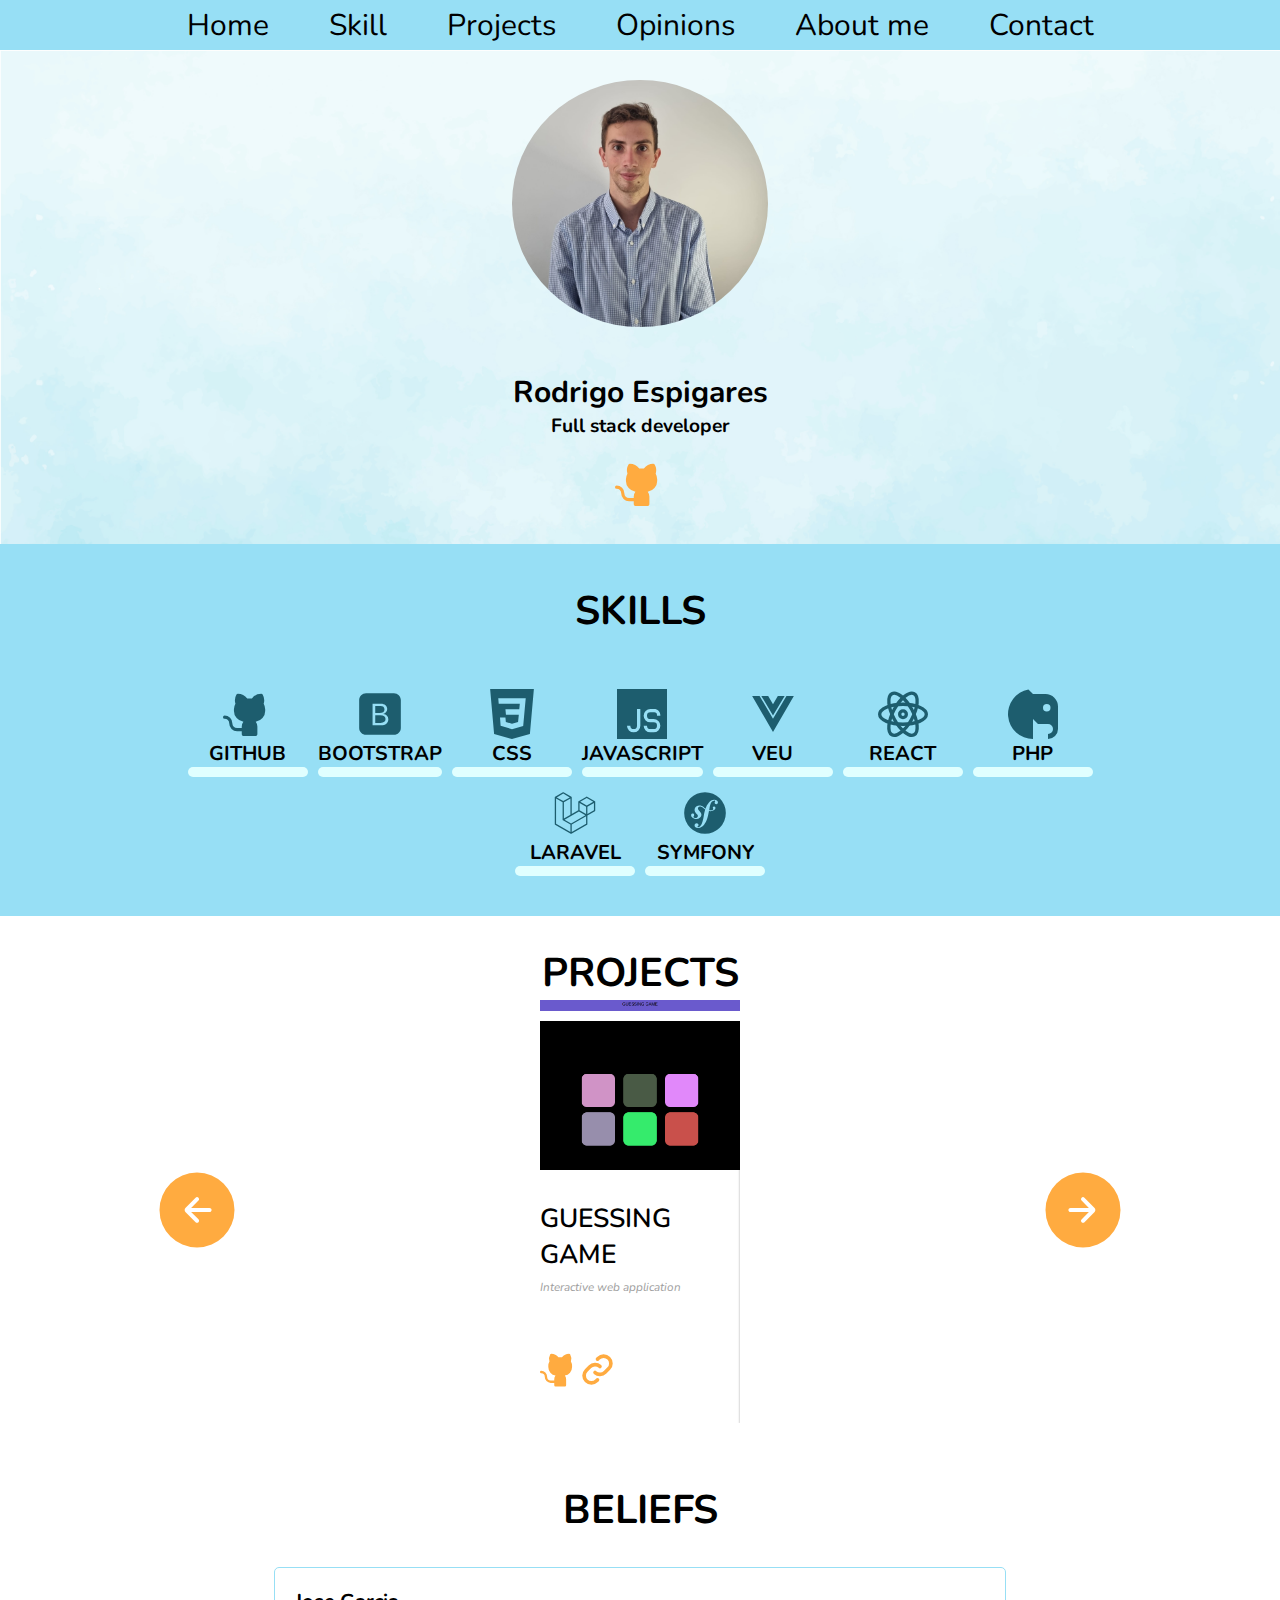
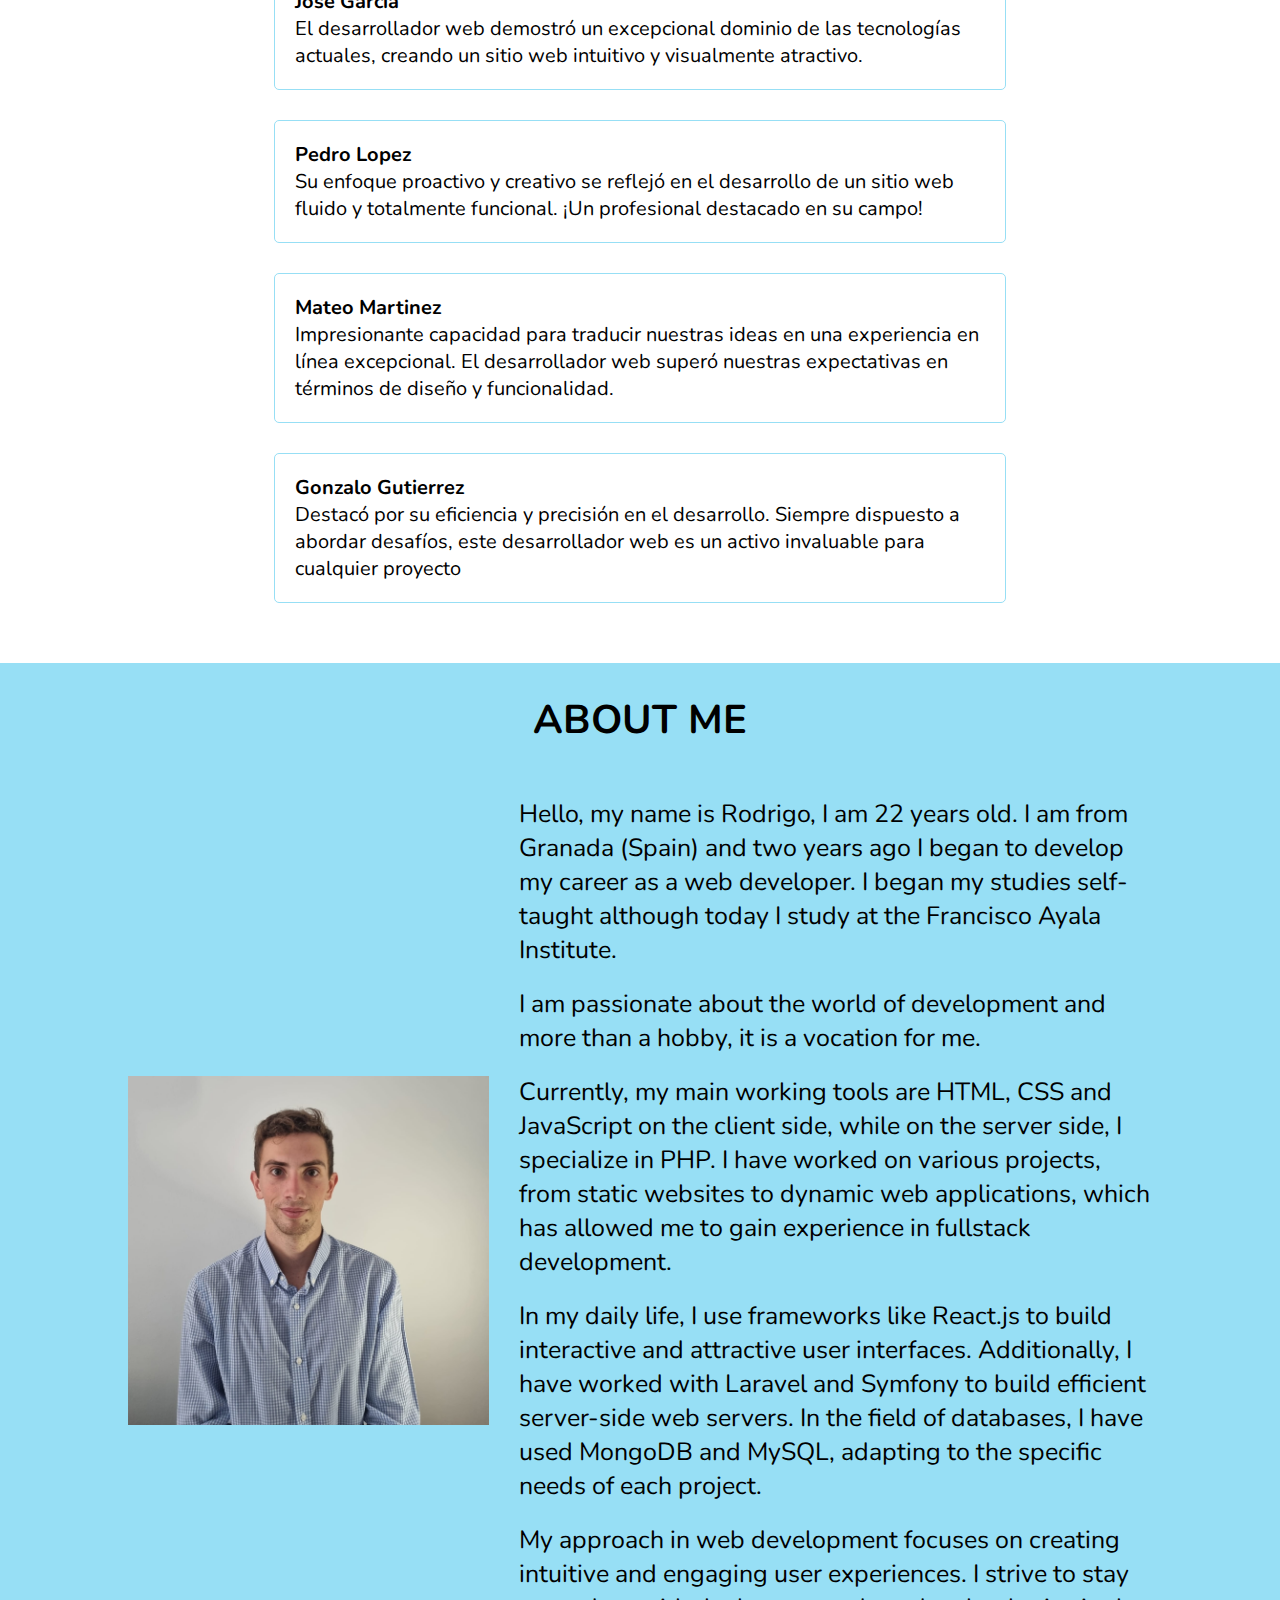
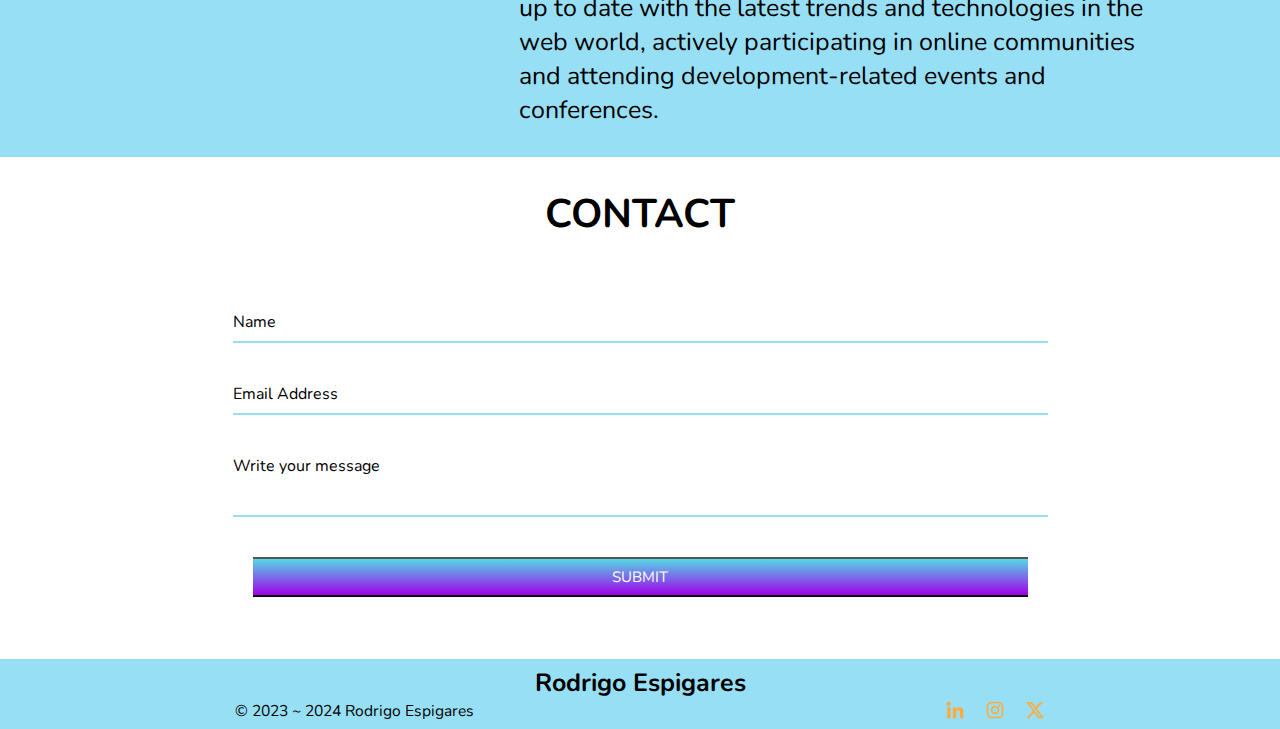
==== commit 862ba028: "falta media del slider" ====
--- a/produccion/index.html
+++ b/produccion/index.html
@@ -329,7 +329,28 @@
                 </button>
             </div>
         </section>
-        <section></section>
+        <!--*-*-*-*-*-*-*-*-*-*-*-*-* BELIEFS *-*-*-*-*-*-*-*-*-*-*-*-*-->
+        <section id="beliefs">
+            <h2>beliefs</h2>
+            <section id="beliefs__content">
+                <article class="beliefs__content__article">
+                    <h3>Jose Garcia</h3>
+                    <p>El desarrollador web demostró un excepcional dominio de las tecnologías actuales, creando un sitio web intuitivo y visualmente atractivo.</p>
+                </article>
+                <article class="beliefs__content__article">
+                    <h3>Pedro Lopez</h3>
+                    <p>Su enfoque proactivo y creativo se reflejó en el desarrollo de un sitio web fluido y totalmente funcional. ¡Un profesional destacado en su campo!</p>
+                </article>
+                <article class="beliefs__content__article">
+                    <h3>Mateo Martinez</h3>
+                    <p>Impresionante capacidad para traducir nuestras ideas en una experiencia en línea excepcional. El desarrollador web superó nuestras expectativas en términos de diseño y funcionalidad.</p>
+                </article>
+                <article class="beliefs__content__article">
+                    <h3>Gonzalo Gutierrez</h3>
+                    <p>Destacó por su eficiencia y precisión en el desarrollo. Siempre dispuesto a abordar desafíos, este desarrollador web es un activo invaluable para cualquier proyecto</p>
+                </article>
+            </section>
+        </section>
         <!--*-*-*-*-*-*-*-*-*-*-*-*-* ABOUT ME *-*-*-*-*-*-*-*-*-*-*-*-*-->
         <section id="aboutMe">
             <h2>about me</h2>
@@ -346,6 +367,7 @@
                 </div>
             </div>
         </section>
+        <!--*-*-*-*-*-*-*-*-*-*-*-*-* CONTACT *-*-*-*-*-*-*-*-*-*-*-*-*-->
         <section id="contact">
             <h2>contact</h2>
             <form action="#" method="POST" id="my-contact-form">
@@ -384,15 +406,21 @@
         <div class="container">
             <p>&copy; 2023 ~ 2024 Rodrigo Espigares</p>
             <div class="container__social">
-                <div class="container__social__logo">
-                    <img src="" alt="" class="container__social__logo__img">
-                </div>
-                <div class="container__social__logo">
-                    <img src="" alt="" class="container__social__logo__img">
-                </div>
-                <div class="container__social__logo">
-                    <img src="" alt="" class="container__social__logo__img">
-                </div>
+                <a href="https://www.linkedin.com/in/rodrigo-espigares-fern%C3%A1ndez-3460b7191/">
+                    <div class="container__social__logo">
+                        <img src="img/social/linkedin.svg" alt="linkedin" class="container__social__logo__img">
+                    </div>
+                </a>
+                <a href="https://www.instagram.com/rodrigoespigares/?hl=es">
+                    <div class="container__social__logo">
+                        <img src="img/social/instagram.svg" alt="instagram" class="container__social__logo__img">
+                    </div>
+                </a>
+                <a href="https://twitter.com/rodriespigares">
+                    <div class="container__social__logo">
+                        <img src="img/social/twitter.svg" alt="twitter" class="container__social__logo__img">
+                    </div>
+                </a>
             </div>
         </div>
     </footer>
--- a/produccion/css/style.css
+++ b/produccion/css/style.css
@@ -1,10 +1,11 @@
-@import url('https://fonts.googleapis.com/css2?family=Nunito&display=swap');
+@import url('https://fonts.googleapis.com/css2?family=Nunito:wght@400;700&display=swap');
 *{
     font-size: 62.5%;
     list-style: none;
     padding: 0;
     margin: 0;
     font-family: 'Nunito', sans-serif;
+    box-sizing: border-box;
 }
 :root{
     --primary: #97DFF5;
--- a/produccion/css/media.css
+++ b/produccion/css/media.css
@@ -6,4 +6,18 @@
     .header__nav__link{
         margin-left: 2rem;
     }
+    .hero__container{
+        width: 20% !important;
+    }
+    .repositorio__icon{
+        width: 3% !important;
+    }
+    .aboutMe__content{
+        display: flex ;
+        flex-direction: row !important;
+        width: 80%;
+    }
+    .aboutMe__content__img{
+        width: 40% !important;
+    }
 }--- a/produccion/css/main.css
+++ b/produccion/css/main.css
@@ -93,7 +93,8 @@
 	position: relative;
 }
 
-.skills__galery__element:hover .skills__design--progress__1 {
+.skills__galery__element:hover .skills__design--progress__1,
+.skills__galery__element:active .skills__design--progress__1 {
 	display: block;
 	height: 100%;
     border-radius: 20px;
@@ -175,47 +176,59 @@
     text-align: left;
     max-width: 180px;
 }
-.skill-card:hover {
+.skill-card:hover,
+.skill-card:active {
     box-shadow: 0 14px 28px rgba(0, 0, 0, 0.25), 0 10px 10px rgba(0, 0, 0, 0.22);
 }
-.skill-card:hover .skill-card__header {
-    height: 40px;
-}
-.skill-card:hover .skill-card__header .skill-card__icon {
+.skill-card:hover .skill-card__header,
+.skill-card:active .skill-card__header  {
+    height: 10rem;
+}
+.skill-card:hover .skill-card__header .skill-card__icon,
+.skill-card:active .skill-card__header .skill-card__icon {
 transform: translateX(-50%) translateY(-50%) scale(3);
 }
-.skill-card:hover .skill-card__body {
-height: 200px;
-}
-.skill-card:hover .skill-card__body .skill-card__knowledge li {
+.skill-card:hover .skill-card__body,
+.skill-card:active .skill-card__body  {
+min-height: 20rem;
+}
+.skill-card:hover .skill-card__body .skill-card__knowledge li,
+.skill-card:active .skill-card__body .skill-card__knowledge li  {
 transform: translateX(0);
 transition-timing-function: cubic-bezier(0, 1.5, 1, 1);
 transition-duration: 0.5s;
 }
-.skill-card:hover .skill-card__body .skill-card__knowledge li:nth-child(1) {
+.skill-card:hover .skill-card__body .skill-card__knowledge li:nth-child(1) ,
+.skill-card:active .skill-card__body .skill-card__knowledge li:nth-child(1){
 transition-delay: 0.25s;
 }
-.skill-card:hover .skill-card__body .skill-card__knowledge li:nth-child(2) {
+.skill-card:hover .skill-card__body .skill-card__knowledge li:nth-child(2), 
+.skill-card:active .skill-card__body .skill-card__knowledge li:nth-child(2){
 transition-delay: 0.5s;
 }
-.skill-card:hover .skill-card__body .skill-card__knowledge li:nth-child(3) {
+.skill-card:hover .skill-card__body .skill-card__knowledge li:nth-child(3),
+.skill-card:active .skill-card__body .skill-card__knowledge li:nth-child(3) {
 transition-delay: 0.75s;
 }
-.skill-card:hover .skill-card__body .skill-card__knowledge li:nth-child(4) {
+.skill-card:hover .skill-card__body .skill-card__knowledge li:nth-child(4),
+.skill-card:active .skill-card__body .skill-card__knowledge li:nth-child(4) {
 transition-delay: 1s;
 }
-.skill-card:hover .skill-card__body .skill-card__knowledge li:nth-child(5) {
+.skill-card:hover .skill-card__body .skill-card__knowledge li:nth-child(5),
+.skill-card:active .skill-card__body .skill-card__knowledge li:nth-child(5) {
 transition-delay: 1.25s;
 }
-.skill-card:hover .skill-card__body .skill-card__knowledge li:nth-child(6) {
+.skill-card:hover .skill-card__body .skill-card__knowledge li:nth-child(6),
+.skill-card:active .skill-card__body .skill-card__knowledge li:nth-child(6) {
 transition-delay: 1.5s;
 }
 .skill-card .skill-card__header {
 position: relative;
 background-color: #EFD81D;
-height: 170px;
+height: 17rem;
 transition: height 0.5s;
 overflow: hidden;
+z-index: 0;
 }
 .skill-card .skill-card__header .skill-card__icon {
     position: absolute;
@@ -228,7 +241,7 @@
     transition: transform 0.5s;
 }
 .skill-card .skill-card__body {
-height: 90px;
+height: 15rem;
 transition: height 0.5s;
 overflow: hidden;
 }
@@ -265,7 +278,35 @@
     height: 100%;
 }
 
-/*About me*/
+
+/* BELIEFS */
+#beliefs{
+    width: 100%;
+}
+#beliefs__content{
+    display: flex;
+    justify-content: center;
+    flex-direction: column;
+    align-items: center;
+    padding: 3rem;
+    gap: 3rem;
+}
+.beliefs__content__article{
+    border: 1px solid var(--primary);
+    padding: 2rem;
+    border-radius: 5px;
+    max-width: 60%;
+}
+.beliefs__content__article h3{
+    font-size: 2rem;
+    font-weight: 700;
+}
+.beliefs__content__article p{
+    font-size: 2rem;
+}
+
+
+/*ABOUT ME*/
 #aboutMe{
     display: flex;
     justify-content: space-around;
--- a/produccion/css/footer.css
+++ b/produccion/css/footer.css
@@ -11,6 +11,17 @@
 }
 .container{
     display: flex;
-    justify-content: space-between;
+    justify-content: space-around;
     width: 100%;
+}
+.container__social{
+    display: flex;
+    gap: 2rem;
+}
+.container__social__logo{
+    width: 2rem;
+}
+.container__social__logo__img{
+    width: 100%;
+    height: 100%;
 }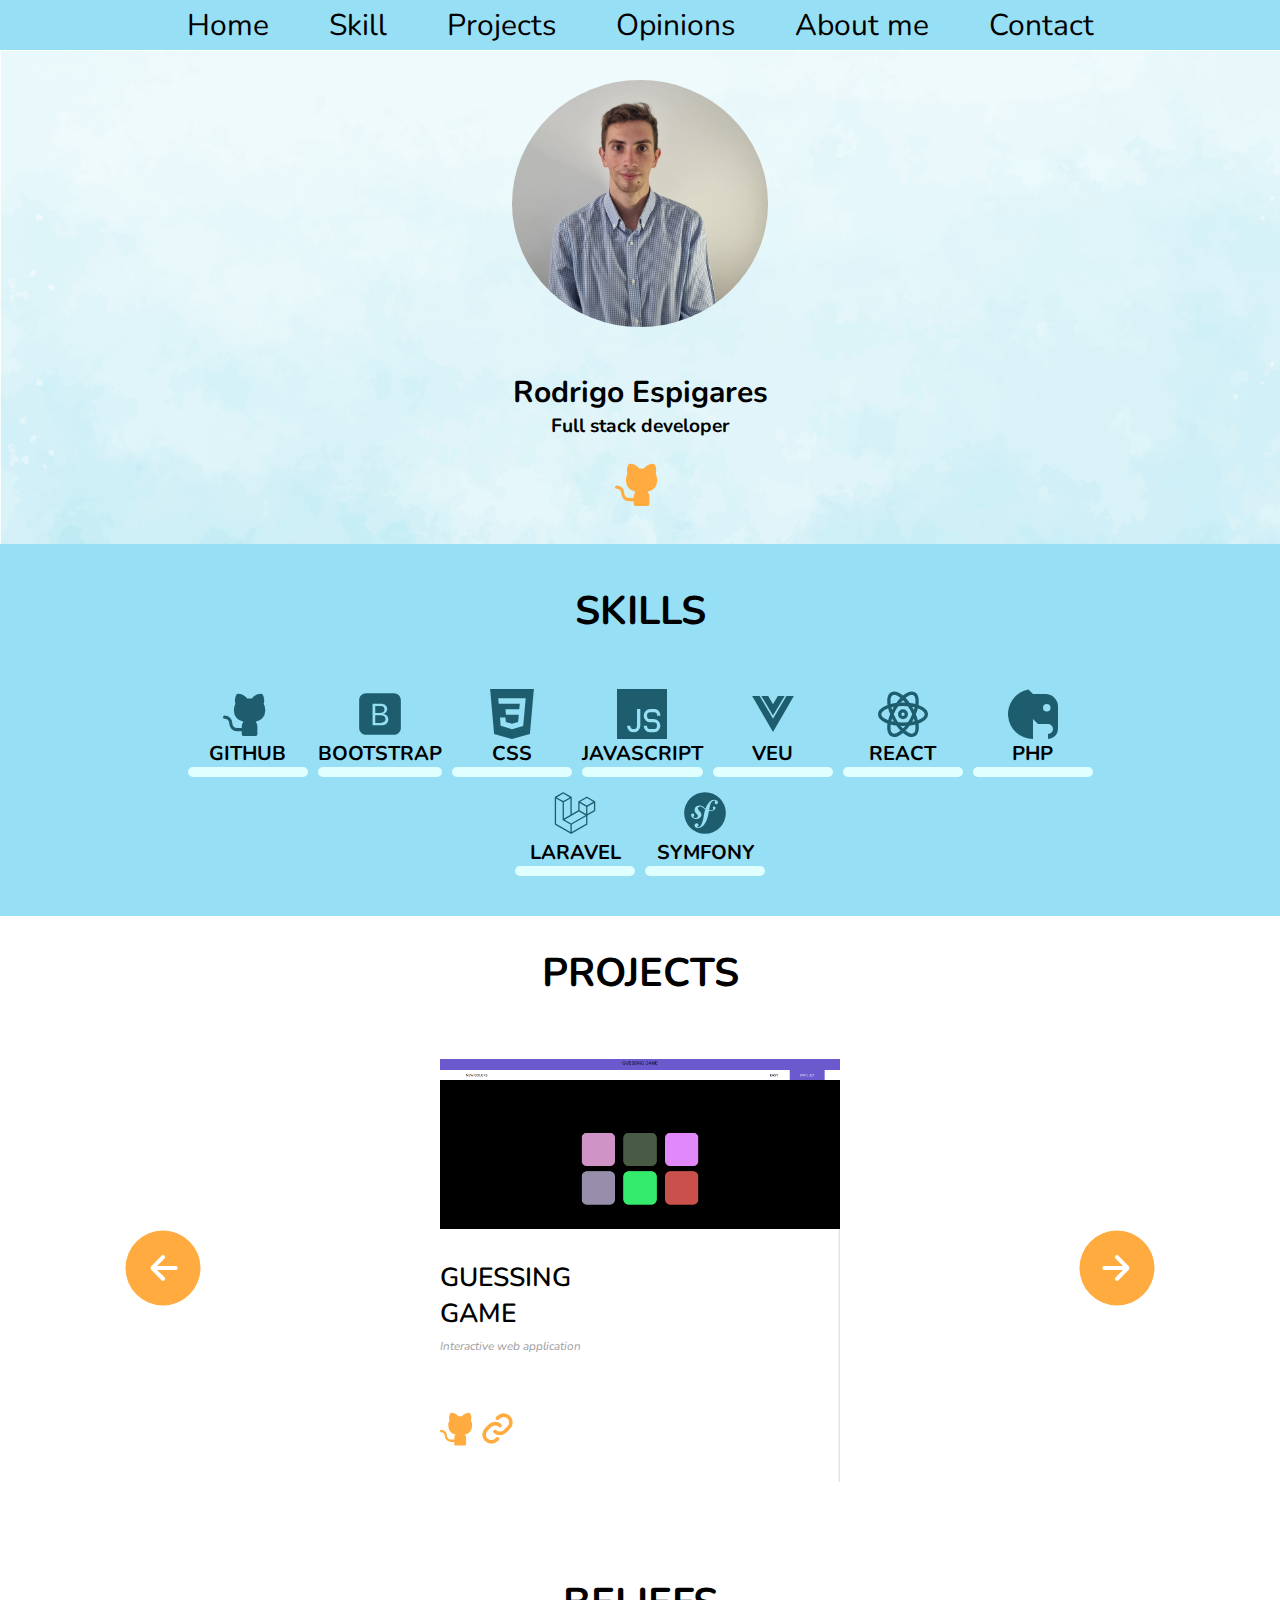
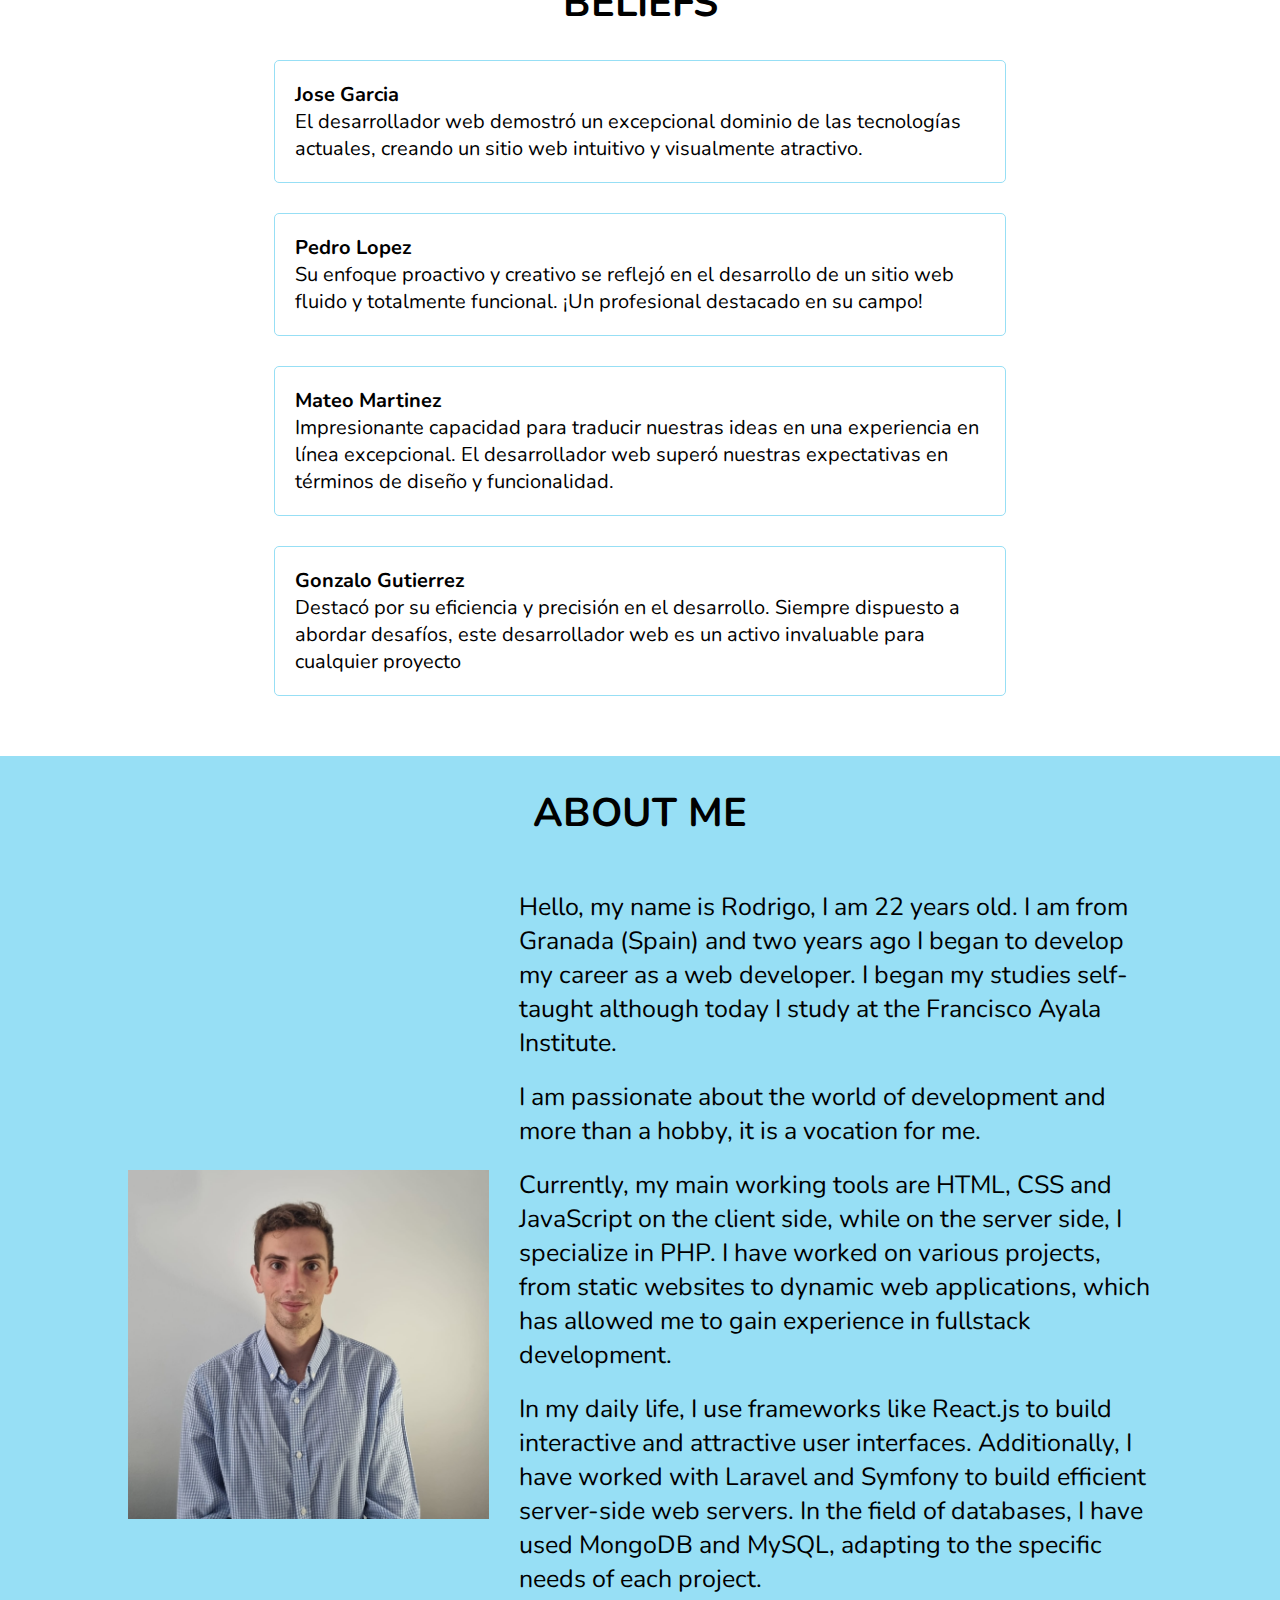
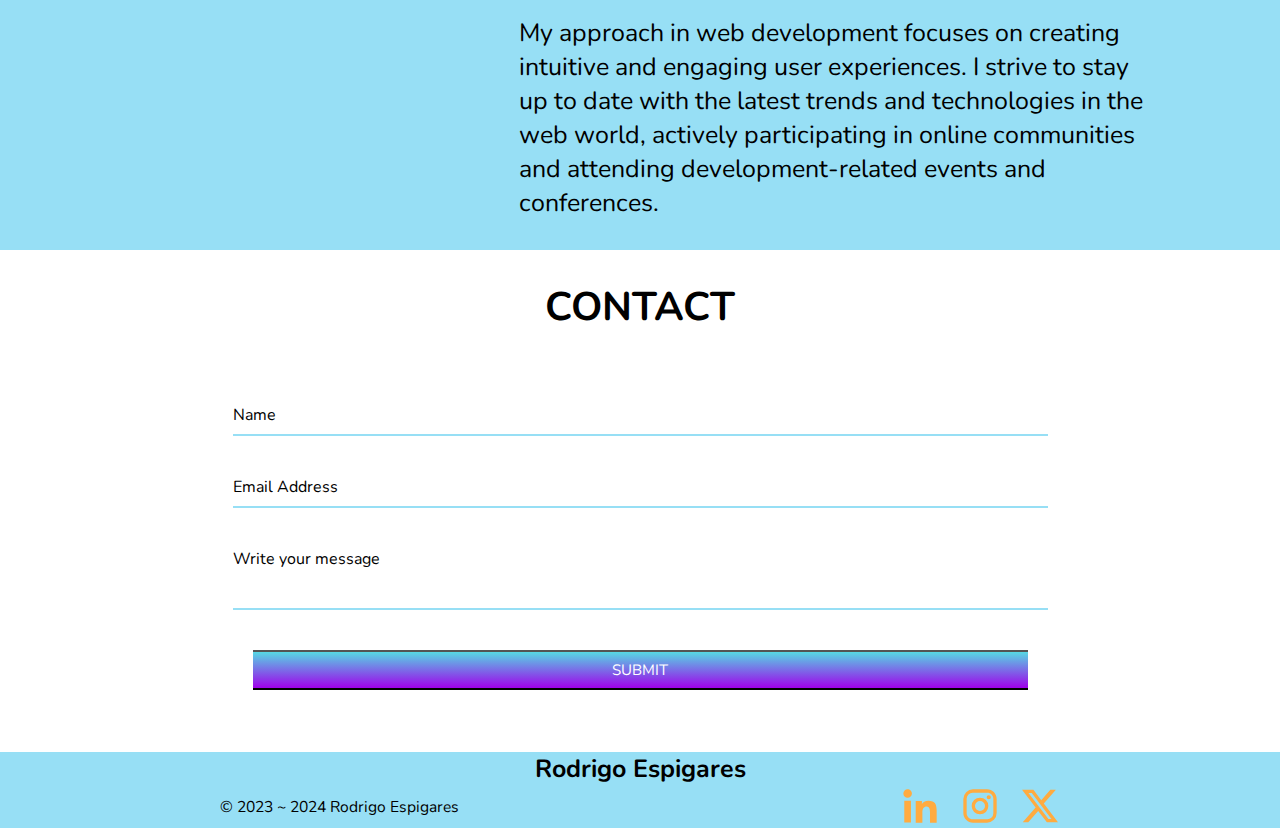
==== commit eb5474dc: "fin" ====
--- a/produccion/index.html
+++ b/produccion/index.html
@@ -137,6 +137,7 @@
                 <button id="prevBtn">
                     <img src="img/icon/last.svg" alt="Button last">
                 </button>
+                
                 <div class="slider-container">
                     <div class="slider">
                         <div class="slide">
--- a/produccion/css/media.css
+++ b/produccion/css/media.css
@@ -12,6 +12,12 @@
     .repositorio__icon{
         width: 3% !important;
     }
+    #projects .projects__slider .slider-container{
+        width: 400px !important;
+    }
+    .skill-card__body ul{
+        font-size: 2.5rem !important;
+    }
     .aboutMe__content{
         display: flex ;
         flex-direction: row !important;
@@ -20,4 +26,7 @@
     .aboutMe__content__img{
         width: 40% !important;
     }
+    .container__social__logo{
+        width: 4rem !important;
+    }
 }--- a/produccion/css/main.css
+++ b/produccion/css/main.css
@@ -119,6 +119,7 @@
 /*PROJECTS*/
 #projects{
     width: 100%;
+    max-height: 70vh;
 }
 /*start section slider + buttons*/
 #projects .projects__slider{
@@ -126,6 +127,7 @@
     justify-content: space-around;
     align-items: center;
     font-size: 2rem;
+    min-height: 60vh;
 }
 /*start details buttons*/
 #projects button{
--- a/produccion/css/footer.css
+++ b/produccion/css/footer.css
@@ -12,6 +12,7 @@
 .container{
     display: flex;
     justify-content: space-around;
+    align-items: center;
     width: 100%;
 }
 .container__social{
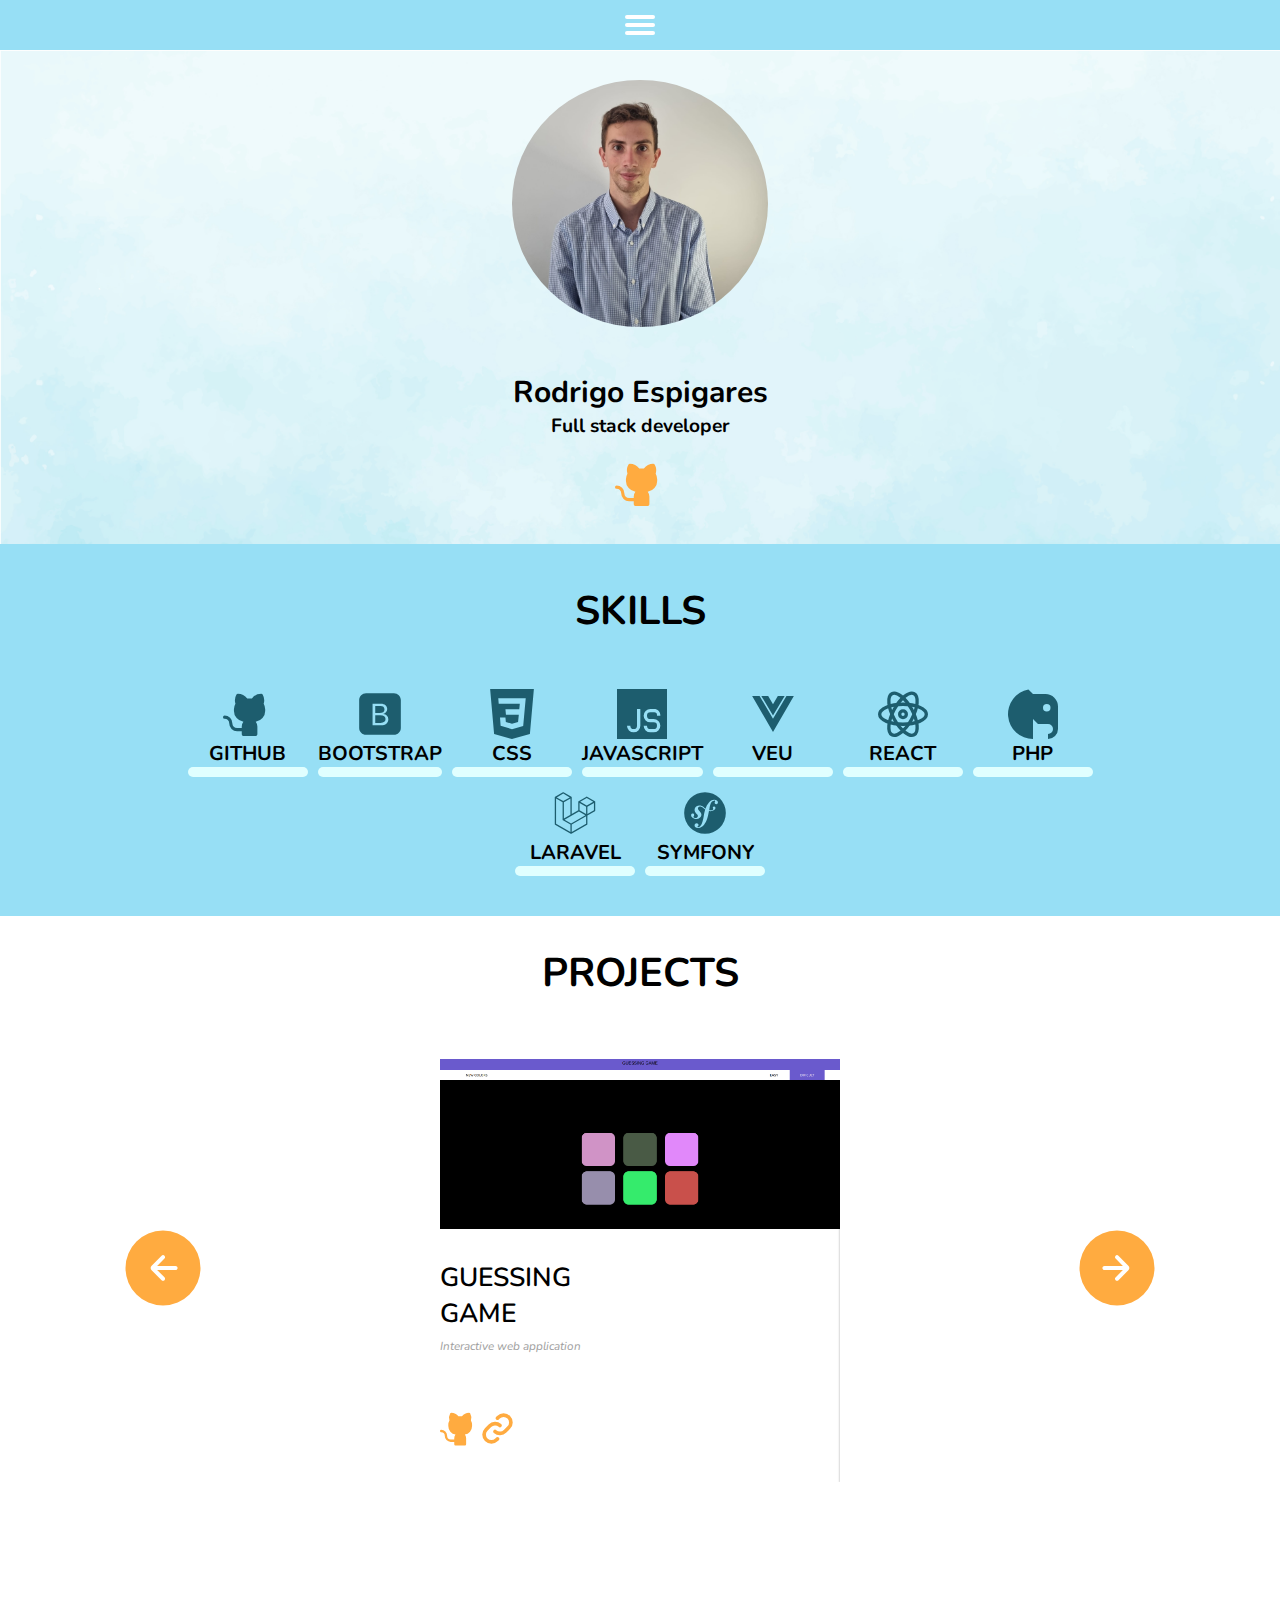
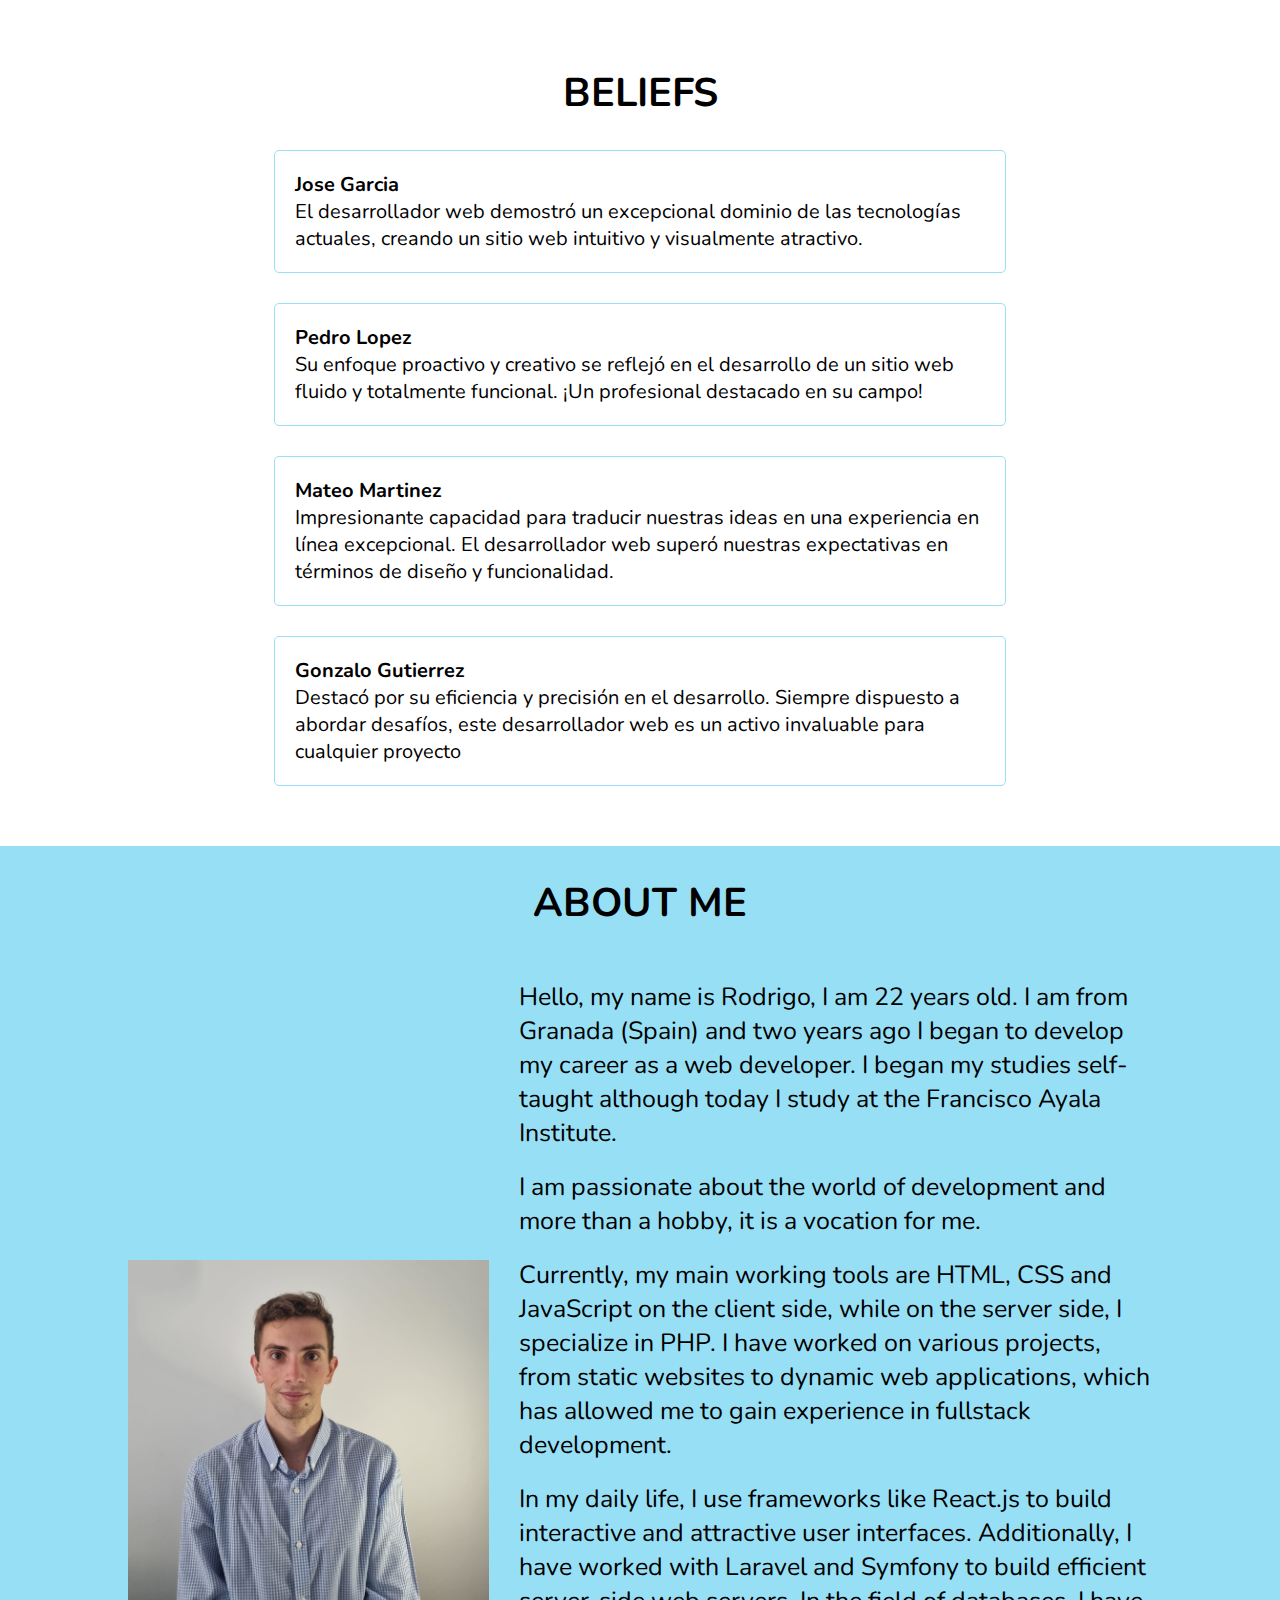
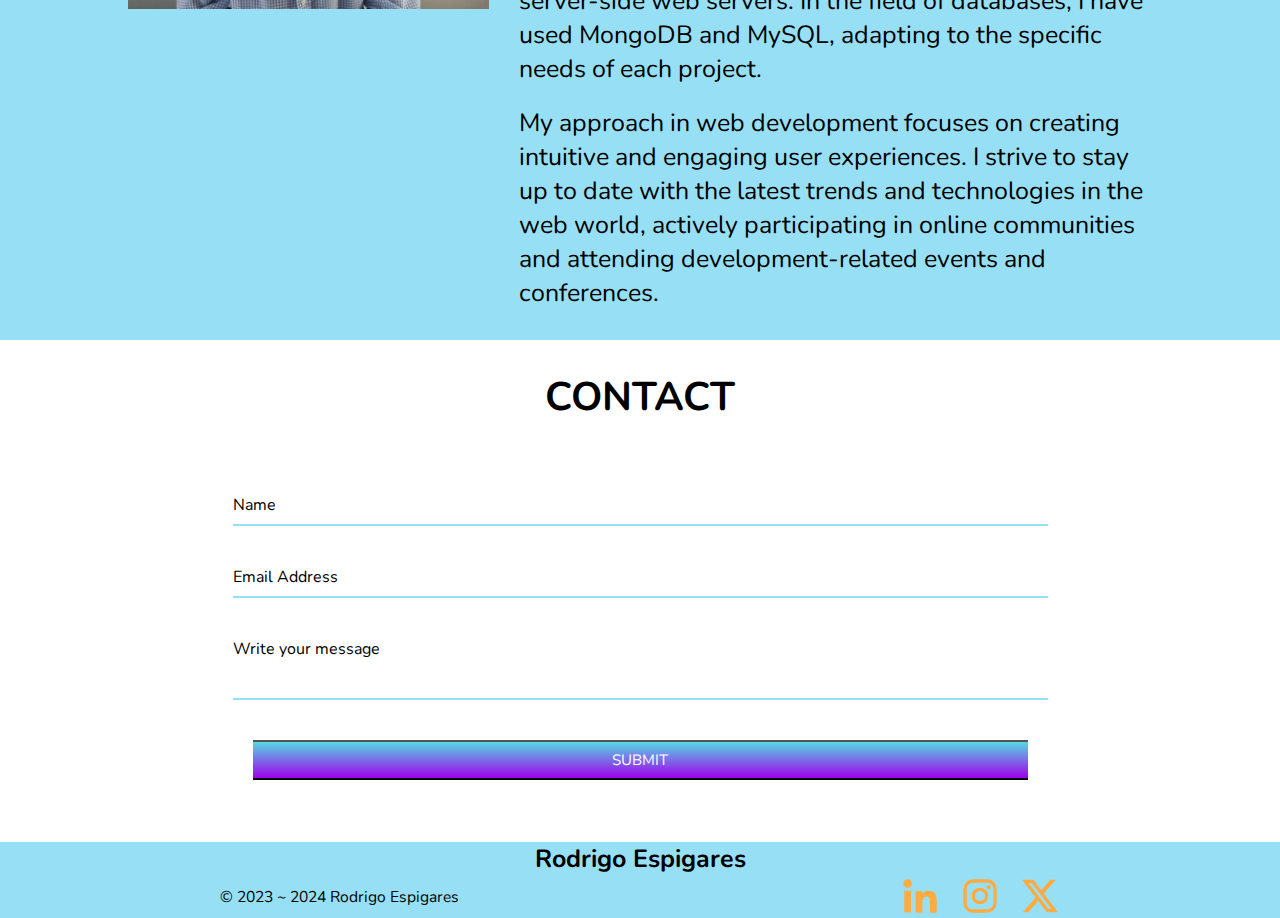
==== commit e91b1e86: "comentando css" ====
--- a/produccion/index.html
+++ b/produccion/index.html
@@ -1,16 +1,28 @@
 <!DOCTYPE html>
 <html lang="en">
 <head>
+    <!-- Charset para la página -->
     <meta charset="UTF-8">
+    <!-- Meta para dispositivos con scala inicial -->
     <meta name="viewport" content="width=device-width, initial-scale=1.0">
+    <!-- Estableciendo titulo -->
     <title>Rodrigo Espigares</title>
+    <!-- Carga del favicon -->
     <link rel="shortcut icon" href="img/favicon.ico" type="image/x-icon">
+    <!--*-*-*-*-*-*-*-*-*-*-*-*-* ESTILOS *-*-*-*-*-*-*-*-*-*-*-*-*-->
+    <!-- Estilos básicos -->
     <link rel="stylesheet" href="css/style.css">
+    <!-- Estilos header -->
     <link rel="stylesheet" href="css/header.css">
+    <!-- Estilos nav -->
     <link rel="stylesheet" href="css/nav.css">
+    <!-- Estilos para las media queries -->
     <link rel="stylesheet" href="css/media.css">
+    <!-- Estilos para el main -->
     <link rel="stylesheet" href="css/main.css">
+    <!-- Estilos para footer -->
     <link rel="stylesheet" href="css/footer.css">
+    <!-- Carga del script para slider -->
     <script src="script.js"></script>
 </head>
 <body>
@@ -46,7 +58,9 @@
         <!--*-*-*-*-*-*-*-*-*-*-*-*-* SKILLS *-*-*-*-*-*-*-*-*-*-*-*-*-->
         <section id="skills">
             <h2>skills</h2>
+            <!-- Galeria general de los skills-->
             <div class="skills__galery">
+                <!-- Skill github -->
                 <div class="skills__galery__element">
                     <div class="skills__galery__element__icon">
                         <img src="img/icon/github__skill.svg" alt="icono github">
@@ -56,6 +70,7 @@
                         <span class="skills__design--progress__1"></span>
                     </div>
                 </div>
+                <!-- Skill boostrap -->
                 <div class="skills__galery__element">
                     <div class="skills__galery__element__icon">
                         <img src="img/icon/bootstrap.svg" alt="icono github">
@@ -65,6 +80,7 @@
                         <span class="skills__design--progress__1"></span>
                     </div>
                 </div>
+                <!-- Skill css -->
                 <div class="skills__galery__element">
                     <div class="skills__galery__element__icon">
                         <img src="img/icon/css.svg" alt="icono github">
@@ -74,6 +90,7 @@
                         <span class="skills__design--progress__1"></span>
                     </div>
                 </div>
+                <!-- Skill javascript -->
                 <div class="skills__galery__element">
                     <div class="skills__galery__element__icon">
                         <img src="img/icon/javascript.svg" alt="icono github">
@@ -83,6 +100,7 @@
                         <span class="skills__design--progress__1"></span>
                     </div>
                 </div>
+                <!-- Skill veu -->
                 <div class="skills__galery__element">
                     <div class="skills__galery__element__icon">
                         <img src="img/icon/veu.svg" alt="icono github">
@@ -92,6 +110,7 @@
                         <span class="skills__design--progress__1"></span>
                     </div>
                 </div>
+                <!-- Skill react -->
                 <div class="skills__galery__element">
                     <div class="skills__galery__element__icon">
                         <img src="img/icon/react.svg" alt="icono github">
@@ -101,6 +120,7 @@
                         <span class="skills__design--progress__1"></span>
                     </div>
                 </div>
+                <!-- Skill php -->
                 <div class="skills__galery__element">
                     <div class="skills__galery__element__icon">
                         <img src="img/icon/php.svg" alt="icono github">
@@ -110,6 +130,7 @@
                         <span class="skills__design--progress__1"></span>
                     </div>
                 </div>
+                <!-- Skill laravel -->
                 <div class="skills__galery__element">
                     <div class="skills__galery__element__icon">
                         <img src="img/icon/laravel.svg" alt="icono github">
@@ -119,6 +140,7 @@
                         <span class="skills__design--progress__1"></span>
                     </div>
                 </div>
+                <!-- Skill symfony -->
                 <div class="skills__galery__element">
                     <div class="skills__galery__element__icon">
                         <img src="img/icon/symfony.svg" alt="icono github">
@@ -133,12 +155,14 @@
         <!--*-*-*-*-*-*-*-*-*-*-*-*-* PROJECTS *-*-*-*-*-*-*-*-*-*-*-*-*-->
         <section id="projects">
             <h2>projects</h2>
+            <!-- agrupo botones y slider-->
             <div class="projects__slider">
                 <button id="prevBtn">
                     <img src="img/icon/last.svg" alt="Button last">
                 </button>
-                
+                <!-- Carga del slider-->
                 <div class="slider-container">
+                    <!-- Carga del proyecto 1 -->
                     <div class="slider">
                         <div class="slide">
                             <div class="skill-card">
@@ -166,6 +190,7 @@
                                 </section>
                             </div>
                         </div>
+                        <!-- Carga del proyecto 2 -->
                         <div class="slide">
                             <div class="skill-card">
                                 <header class="skill-card__header"><img class="skill-card__icon" src="img/projects/readingList.png" alt="Reading List"/></header>
@@ -192,6 +217,7 @@
                                 </section>
                             </div>
                         </div>
+                        <!-- Carga del proyecto 3 -->
                         <div class="slide">
                             <div class="skill-card">
                                 <header class="skill-card__header"><img class="skill-card__icon" src="img/projects/StopWatch.png" alt="Stop Watch"/></header>
@@ -218,6 +244,7 @@
                                 </section>
                             </div>
                         </div>
+                        <!-- Carga del proyecto 4 -->
                         <div class="slide">
                             <div class="skill-card">
                                 <header class="skill-card__header"><img class="skill-card__icon" src="img/projects/GroceryBud.png" alt="Grocery Bud"/></header>
@@ -244,6 +271,7 @@
                                 </section>
                             </div>
                         </div>
+                        <!-- Carga del proyecto 5 -->
                         <div class="slide">
                             <div class="skill-card">
                                 <header class="skill-card__header"><img class="skill-card__icon" src="img/projects/HangMan.png" alt="Hang Man"/></header>
@@ -270,6 +298,7 @@
                                 </section>
                             </div>
                         </div>
+                        <!-- Carga del proyecto 6 -->
                         <div class="slide">
                             <div class="skill-card">
                                 <header class="skill-card__header"><img class="skill-card__icon" src="img/projects/PairsGame.png" alt="Pairs Game"/></header>
@@ -296,6 +325,7 @@
                                 </section>
                             </div>
                         </div>
+                        <!-- Carga del proyecto 7 -->
                         <div class="slide">
                             <div class="skill-card">
                                 <header class="skill-card__header"><img class="skill-card__icon" src="img/projects/pongGame.png" alt="Pong Game"/></header>
--- a/produccion/css/style.css
+++ b/produccion/css/style.css
@@ -1,18 +1,30 @@
+/* Improto la funte nunito con el weight de 400 y 700*/
 @import url('https://fonts.googleapis.com/css2?family=Nunito:wght@400;700&display=swap');
 *{
+    /*Establezco el tamaño a 10px con el porcentaje*/
     font-size: 62.5%;
+    /*Elimino la decoracion de las listas*/
     list-style: none;
+    /* Establezco padding y margin a 0*/
     padding: 0;
     margin: 0;
+    /* Uso la fuente*/
     font-family: 'Nunito', sans-serif;
+    /* Establezco el box sizing como border box*/
     box-sizing: border-box;
 }
+/* Declaracion de variables*/
 :root{
+    /* Color proncipal */
     --primary: #97DFF5;
+    /* Letra para enlaces */
     --letter: #000;
+    /* Para los hover */
     --letter-hover : #fff;
+    /* Color secundario */
     --secondary: #FFAB40;
 }
+/* Declaro el body y sus caracteristicas*/
 body{
     display: flex;
     justify-content:  center;
--- a/produccion/css/header.css
+++ b/produccion/css/header.css
@@ -1,70 +1,77 @@
-header{
-	width: 100%;
-	position: sticky;
-  	top: 0;
-	z-index: 1;
-}
-.header__nav {
-	width: 100%;
-	background-color: var(--primary);
-	display: flex;
-	flex-direction: column;
-	justify-content: center;
-	align-items: center;
+/* Hago que permanezca en la parte superior */
+header {
+    /* Compruebo le ancho */
+    width: 100%;
+    /* Establezco la posicion como sticky */
+    position: sticky;
+    /* Lo dejo en la parte superior */
+    top: 0;
+    /* Hago que quede encima de toda la pagina*/
+    z-index: 1;
 }
 
+/* Estilo para la barra de navegación dentro del header */
+.header__nav {
+    width: 100%;
+    background-color: var(--primary);
+    display: flex;
+    flex-direction: column;
+    justify-content: center;
+    align-items: center;
+}
+
+/* Estilo para los enlaces dentro de la barra de navegación */
 .header__nav__container__link:link,
 .header__nav__container__link:visited {
-	text-decoration: none;
-	color: var(--letter);
-	font-size: 3rem;
+    text-decoration: none;
+    color: var(--letter);
+    font-size: 3rem;
 }
 
 .header__nav .header__nav__container {
-	
-	padding: 1rem 1.5rem;
-	text-align: center;
+    padding: 1rem 1.5rem;
+    text-align: center;
 }
+
+/* Estilo para los enlaces y sus efectos al pasar el ratón (hover) */
 .header__nav .header__nav__container .header__nav__container__link {
-	position: relative;
-	padding: 0.2rem 0.5rem; /*para que el efecto se vea mejor*/
+    position: relative;
+    padding: 0.2rem 0.5rem; /* para que el efecto se vea mejor */
 }
 
 .header__nav .header__nav__container .header__nav__container__link:link::after,
 .header__nav .header__nav__container .header__nav__container__link:visited::after,
 .header__nav .header__nav__container .header__nav__container__link:link::before,
 .header__nav .header__nav__container .header__nav__container__link:visited::before {
-	content: "";
-	/*lo posiciono respecto .header__nav__container__link su padre .header__nav .header__nav__container .header__nav__container__link*/
-	position: absolute;
-	left: 0;
-	/*lo dimensiono, */
-	width: 100%; /*ancho=ancho de su padre*/
-	height: 0.25rem; /*alto->grosor de una líena*/
-	background-color: white;
+    content: "";
+    /* lo posiciono respecto .header__nav__container__link su padre .header__nav .header__nav__container .header__nav__container__link */
+    position: absolute;
+    left: 0;
+    /* lo dimensiono, */
+    width: 100%; /* ancho=ancho de su padre */
+    height: 0.25rem; /* alto->grosor de una línea */
+    background-color: white;
+    transform: scaleX(0); /* en principio no es visible */
+    transition: transform 0.6s ease-in-out;
+}
 
-	transform: scaleX(0); /*en principio no es visible*/
-
-	transition: transform 0.6s ease-in-out;
-}
-/*hacemos la transformación*/
-/*diferenciamos entre after y before para que se pinte de forma diferente*/
+/* Hacemos la transformación al pasar el ratón */
+/* Diferenciamos entre after y before para que se pinte de forma diferente */
 .header__nav .header__nav__container .header__nav__container__link:link::after,
 .header__nav .header__nav__container .header__nav__container__link:visited::after {
-	top: 0;
-	/* Transform-origen es center por defecto */
-	transform-origin: left; /* para que empiece .header__nav__container__link dibujarse desde la izquierda*/
+    top: 0;
+    /* Transform-origen es center por defecto */
+    transform-origin: left; /* para que empiece .header__nav__container__link dibujarse desde la izquierda */
 }
 
 .header__nav .header__nav__container .header__nav__container__link:link::before,
 .header__nav .header__nav__container .header__nav__container__link:visited::before {
-	bottom: 0;
-	transform-origin: right;
+    bottom: 0;
+    transform-origin: right;
 }
 
-/*cuando aparece hover lo hacemos visible*/
-
+/* Cuando aparece hover lo hacemos visible */
 .header__nav .header__nav__container .header__nav__container__link:hover::after,
 .header__nav .header__nav__container .header__nav__container__link:hover::before {
-	transform: scaleX(1);
-}
+    transform: scaleX(1);
+}--- a/produccion/css/nav.css
+++ b/produccion/css/nav.css
@@ -1,114 +1,79 @@
+/* Estilo para la barra de navegación en la parte superior */
 .top-nav {
-    display: flex;
-    flex-direction: row;
-    align-items: center;
-    justify-content: left;
-    background-color: var(--primary);
-    color: #FFF;
-    height: 50px;
-    padding: 0 6em;
-    
-  }
-  
-  .menu {
-    display: flex;
-    flex-direction: row;
-    list-style-type: none;
-    margin: 0;
-    padding: 0;
-    font-size: 3rem;
-  }
-  .menu > li {
-    margin: 0 1rem;
-    overflow: hidden;
-  }
-  .menu-button-container {
-    display: none;
-    height: 100%;
-    width: 30px;
-    cursor: pointer;
-    flex-direction: column;
-    justify-content: center;
-    align-items: center;
-  }
-  
-  #menu-toggle {
-    display: none;
-  }
-  
-  .menu-button,
-  .menu-button::before,
-  .menu-button::after {
-    display: block;
-    background-color: #fff;
-    position: absolute;
-    height: 4px;
-    width: 30px;
-    transition: transform 400ms cubic-bezier(0.23, 1, 0.32, 1);
-    border-radius: 2px;
-  }
-  
-  .menu-button::before {
-    content: '';
-    margin-top: -8px;
-  }
-  
-  .menu-button::after {
-    content: '';
-    margin-top: 8px;
-  }
-  
-  #menu-toggle:checked + .menu-button-container .menu-button::before {
-    margin-top: 0px;
-    transform: rotate(405deg);
-  }
-  
-  #menu-toggle:checked + .menu-button-container .menu-button {
-    background: rgba(255, 255, 255, 0);
-  }
-  
-  #menu-toggle:checked + .menu-button-container .menu-button::after {
-    margin-top: 0px;
-    transform: rotate(-405deg);
-  }
-  
-  @media (max-width: 700px) {
-    .menu-button-container {
-      display: flex;
-    }
-    .menu {
-      position: absolute;
-      top: 0;
-      margin-top: 50px;
-      left: 0;
-      flex-direction: column;
-      width: 100%;
-      justify-content: center;
-      align-items: center;
-    }
-    #menu-toggle ~ .menu li {
-      height: 0;
-      margin: 0;
-      padding: 0;
-      border: 0;
-      transition: height 400ms cubic-bezier(0.23, 1, 0.32, 1);
-    }
-    #menu-toggle:checked ~ .menu li {
-      border: 1px solid var(--primary);
-      height: 2.5em;
-      padding: 0.5em;
-      transition: height 400ms cubic-bezier(0.23, 1, 0.32, 1);
-    }
-    .menu > li {
-      display: flex;
-      justify-content: center;
-      margin: 0;
-      padding: 0.5em 0;
-      width: 100%;
-      color: white;
-      background-color: var(--primary);
-    }
-    .menu > li:not(:last-child) {
-      border-bottom: 1px solid #444;
-    }
-  }+  display: flex;
+  flex-direction: row;
+  align-items: center;
+  justify-content: left;
+  background-color: var(--primary);
+  color: #FFF;
+  height: 50px;
+  padding: 0 6em;
+}
+
+/* Estilo para el menú de navegación */
+.menu {
+  display: flex;
+  flex-direction: row;
+  list-style-type: none;
+  margin: 0;
+  padding: 0;
+  font-size: 3rem;
+}
+
+.menu > li {
+  margin: 0 1rem;
+  overflow: hidden;
+}
+
+/* Estilo para el contenedor del botón del menú */
+.menu-button-container {
+  display: none;
+  height: 100%;
+  width: 30px;
+  cursor: pointer;
+  flex-direction: column;
+  justify-content: center;
+  align-items: center;
+}
+
+/* Estilo para el botón del menú (hamburguesa) y sus efectos de animación */
+#menu-toggle {
+  display: none;
+}
+
+.menu-button,
+.menu-button::before,
+.menu-button::after {
+  display: block;
+  background-color: #fff;
+  position: absolute;
+  height: 4px;
+  width: 30px;
+  transition: transform 400ms cubic-bezier(0.23, 1, 0.32, 1);
+  border-radius: 2px;
+}
+
+.menu-button::before {
+  content: '';
+  margin-top: -8px;
+}
+
+.menu-button::after {
+  content: '';
+  margin-top: 8px;
+}
+
+/* Efectos de animación al hacer clic en el botón del menú */
+#menu-toggle:checked + .menu-button-container .menu-button::before {
+  margin-top: 0px;
+  transform: rotate(405deg);
+}
+
+#menu-toggle:checked + .menu-button-container .menu-button {
+  background: rgba(255, 255, 255, 0);
+}
+
+#menu-toggle:checked + .menu-button-container .menu-button::after {
+  margin-top: 0px;
+  transform: rotate(-405deg);
+}--- a/produccion/css/media.css
+++ b/produccion/css/media.css
@@ -1,32 +1,101 @@
-@media screen and (min-width : 576px){
-    .header__nav{
-        flex-direction: row;
-        justify-content: center;
+/* Estilos aplicados cuando la pantalla tiene un ancho mínimo de 576px */
+@media screen and (min-width: 576px) {
+    
+    /* Ajustes para la barra de navegación */
+    .header__nav {
+        flex-direction: row; /* Cambia la dirección de flexión a fila */
+        justify-content: center; /* Centra los elementos horizontalmente */
     }
-    .header__nav__link{
+
+    /* Espaciado para los enlaces de navegación */
+    .header__nav__link {
         margin-left: 2rem;
     }
-    .hero__container{
-        width: 20% !important;
+
+    /* Ajustes para el contenedor del héroe */
+    .hero__container {
+        width: 20% !important; /* Cambia el ancho al 20%, !important para anular reglas previas */
     }
-    .repositorio__icon{
-        width: 3% !important;
+
+    /* Ajustes para el ícono del repositorio */
+    .repositorio__icon {
+        width: 3% !important; /* Cambia el ancho al 3%, !important para anular reglas previas */
     }
-    #projects .projects__slider .slider-container{
-        width: 400px !important;
+
+    /* Ajustes para el contenedor del slider en la sección de proyectos */
+    #projects .projects__slider .slider-container {
+        width: 400px !important; /* Cambia el ancho a 400px, !important para anular reglas previas */
     }
-    .skill-card__body ul{
-        font-size: 2.5rem !important;
+
+    /* Ajustes para el tamaño de fuente en las listas dentro de las skill cards */
+    .skill-card__body ul {
+        font-size: 2.5rem !important; /* Cambia el tamaño de fuente a 2.5rem, !important para anular reglas previas */
     }
-    .aboutMe__content{
-        display: flex ;
-        flex-direction: row !important;
-        width: 80%;
+
+    /* Ajustes para la disposición y ancho en la sección "Acerca de mí" */
+    .aboutMe__content {
+        display: flex; /* Cambia a un diseño flexible */
+        flex-direction: row !important; /* Cambia la dirección de flexión a fila, !important para anular reglas previas */
+        width: 80%; /* Cambia el ancho al 80% */
     }
-    .aboutMe__content__img{
-        width: 40% !important;
+
+    /* Ajustes para el ancho de la imagen en la sección "Acerca de mí" */
+    .aboutMe__content__img {
+        width: 40% !important; /* Cambia el ancho al 40%, !important para anular reglas previas */
     }
-    .container__social__logo{
-        width: 4rem !important;
+
+    /* Ajustes para el ancho de los logos sociales en la sección "Acerca de mí" */
+    .container__social__logo {
+        width: 4rem !important; /* Cambia el ancho a 4rem, !important para anular reglas previas */
     }
-}+}
+/* Estilos específicos para pantallas más grandes (min-width: 700px) */
+@media screen and (min-width: 700px) {
+    /* Mostrar el contenedor del botón del menú en pantallas más grandes */
+    .menu-button-container {
+      display: flex;
+    }
+  
+    /* Estilo del menú en pantallas más más grandes */
+    .menu {
+      position: absolute;
+      top: 0;
+      margin-top: 50px;
+      left: 0;
+      flex-direction: column;
+      width: 100%;
+      justify-content: center;
+      align-items: center;
+    }
+  
+    /* Transiciones para el despliegue del menú en pantallas más grandes */
+    #menu-toggle ~ .menu li {
+      height: 0;
+      margin: 0;
+      padding: 0;
+      border: 0;
+      transition: height 400ms cubic-bezier(0.23, 1, 0.32, 1);
+    }
+  
+    #menu-toggle:checked ~ .menu li {
+      border: 1px solid var(--primary);
+      height: 2.5em;
+      padding: 0.5em;
+      transition: height 400ms cubic-bezier(0.23, 1, 0.32, 1);
+    }
+  
+    /* Estilos específicos para cada elemento del menú en pantallas más grandes */
+    .menu > li {
+      display: flex;
+      justify-content: center;
+      margin: 0;
+      padding: 0.5em 0;
+      width: 100%;
+      color: white;
+      background-color: var(--primary);
+    }
+  
+    .menu > li:not(:last-child) {
+      border-bottom: 1px solid #444;
+    }
+  }--- a/produccion/css/main.css
+++ b/produccion/css/main.css
@@ -49,387 +49,481 @@
     text-decoration: none;
     color: var(--secondary);
 }
-#skills{
-    background-color: var(--primary);
-    padding: 4rem 0;
-    display: flex;
-    justify-content: space-between;
-    flex-direction: column;
-    align-items: center;
-    gap: 5rem;
-}
-
-.skills__galery{
-    display: flex;
-    justify-content: center;
-    flex-wrap: wrap;
-    gap: 1rem;
-    width: 80%;
-}
-.skills__galery__element{
-    
-    flex-basis: 12rem;
-    display: flex;
-    align-items: center;
-    flex-direction: column;
-}
-.skills__galery__element__icon{
-    width: 5rem;
-}
-.skills__galery__element__icon img{
-    width: 100%;
-    height: 100%;
-}
-.skills__galery__element__title{
-    text-align: center;
-    text-transform: uppercase;
-    font-size: 2rem;
-}
+/* Estilos para la sección de habilidades */
+#skills {
+    background-color: var(--primary);  /* Fondo con el color primario definido en las variables CSS */
+    padding: 4rem 0;  /* Espaciado interno de 4rem arriba y abajo, 0 a los lados */
+    display: flex;  /* Utiliza el modelo de caja flexible */
+    justify-content: space-between;  /* Distribuye el espacio entre los elementos hijos */
+    flex-direction: column;  /* Organiza los elementos hijos en columna */
+    align-items: center;  /* Centra los elementos en el eje transversal */
+    gap: 5rem;  /* Espacio vertical entre los elementos hijos de 5rem */
+}
+
+/* Estilos para la galería de habilidades */
+.skills__galery {
+    display: flex;  /* Utiliza el modelo de caja flexible */
+    justify-content: center;  /* Centra los elementos en el eje principal */
+    flex-wrap: wrap;  /* Los elementos se envuelven a la siguiente fila cuando no hay espacio */
+    gap: 1rem;  /* Espacio entre los elementos hijos de 1rem */
+    width: 80%;  /* Ancho del 80% del contenedor padre */
+}
+
+/* Estilos para cada elemento en la galería de habilidades */
+.skills__galery__element {
+    flex-basis: 12rem;  /* Tamaño base del elemento flexible */
+    display: flex;  /* Utiliza el modelo de caja flexible */
+    align-items: center;  /* Centra los elementos en el eje transversal */
+    flex-direction: column;  /* Organiza los elementos hijos en columna */
+}
+
+/* Estilos para los iconos dentro de los elementos de la galería de habilidades */
+.skills__galery__element__icon {
+    width: 5rem;  /* Ancho del icono */
+}
+
+/* Estilos para las imágenes dentro de los iconos en la galería de habilidades */
+.skills__galery__element__icon img {
+    width: 100%;  /* Ancho de la imagen al 100% del contenedor */
+    height: 100%;  /* Altura de la imagen al 100% del contenedor */
+}
+
+/* Estilos para los títulos dentro de los elementos de la galería de habilidades */
+.skills__galery__element__title {
+    text-align: center;  /* Alineación del texto al centro */
+    text-transform: uppercase;  /* Transforma el texto a mayúsculas */
+    font-size: 2rem;  /* Tamaño de fuente de 2rem */
+}
+
+/* Estilos para las barras de progreso en la galería de habilidades */
 .skills__design--progress {
-	width: 100%;
-	height: 10px;
-	background-color: lightcyan;
-    border-radius: 20px;
-	position: relative;
-}
-
+	width: 100%;  /* Ancho del 100% del contenedor */
+	height: 10px;  /* Altura de la barra de progreso */
+	background-color: lightcyan;  /* Color de fondo de la barra de progreso */
+    border-radius: 20px;  /* Radio de borde para la barra de progreso */
+	position: relative;  /* Posición relativa para posicionar elementos hijos absolutamente */
+}
+
+/* Estilos para la barra de progreso al hacer hover o activar */
 .skills__galery__element:hover .skills__design--progress__1,
 .skills__galery__element:active .skills__design--progress__1 {
-	display: block;
-	height: 100%;
-    border-radius: 20px;
-	animation: progressAnimation1 1s linear forwards;
-}
-
+	display: block;  /* Muestra el bloque al hacer hover o activar */
+	height: 100%;  /* Altura de la barra de progreso al 100% */
+    border-radius: 20px;  /* Radio de borde para la barra de progreso */
+	animation: progressAnimation1 1s linear forwards;  /* Animación de la barra de progreso */
+}
+
+/* Keyframes para la animación de la barra de progreso */
 @keyframes progressAnimation1 {
 	0% {
-		width: 0;
-        background-color: red;
+		width: 0;  /* Ancho inicial de la barra de progreso */
+        background-color: red;  /* Color inicial de la barra de progreso */
 	}
     50%{
-        background-color: orange;
+        background-color: orange;  /* Color intermedio de la barra de progreso */
     }
 	100% {
-        background-color: green;
-		width: 90%;
-        border-radius: 20px;
+        background-color: green;  /* Color final de la barra de progreso */
+		width: 90%;  /* Ancho final de la barra de progreso */
+        border-radius: 20px;  /* Radio de borde para la barra de progreso */
 	}
 }
-
 /*PROJECTS*/
-#projects{
-    width: 100%;
-    max-height: 70vh;
-}
-/*start section slider + buttons*/
-#projects .projects__slider{
-    display: flex;
-    justify-content: space-around;
-    align-items: center;
-    font-size: 2rem;
-    min-height: 60vh;
-}
-/*start details buttons*/
-#projects button{
-    background-color: transparent;
-    height: 200px;
-    border: none;
-}
-#projects button img{
-    width: 10rem;
-}
-#projects button:hover{
-    cursor: pointer;
-}
-
-
-/*start details slider*/
+#projects {
+    width: 100%;  /* Ancho completo del contenedor padre */
+    min-height: 80vh;  /* Altura mínima del 80% de la ventana gráfica */
+}
+
+/* Estilos para el contenedor del slider y botones en la sección de proyectos */
+#projects .projects__slider {
+    display: flex;  /* Utiliza el modelo de caja flexible */
+    justify-content: space-around;  /* Distribuye el espacio alrededor de los elementos hijos */
+    align-items: center;  /* Centra los elementos en el eje transversal */
+    font-size: 2rem;  /* Tamaño de fuente de 2rem */
+    min-height: 60vh;  /* Altura mínima del 60% de la ventana gráfica */
+}
+
+/* Estilos para los botones en la sección de proyectos */
+#projects button {
+    background-color: transparent;  /* Fondo transparente para los botones */
+    height: 200px;  /* Altura fija de 200px para los botones */
+    border: none;  /* Sin bordes para los botones */
+}
+
+#projects button img {
+    width: 10rem;  /* Ancho de la imagen dentro de los botones */
+}
+
+#projects button:hover {
+    cursor: pointer;  /* Cambia el cursor a una mano al hacer hover sobre los botones */
+}
+
+/* Estilos para el contenedor del slider en la sección de proyectos */
 #projects .projects__slider .slider-container {
-    width: 200px;
-    overflow: hidden;
-}
-/*Animation */
+    width: 200px;  /* Ancho fijo del contenedor del slider */
+    overflow: hidden;  /* Oculta el contenido que excede el ancho del contenedor */
+}
+
+/* Estilos para la animación del slider en la sección de proyectos */
 #projects .projects__slider .slider {
-    display: flex;
-    transition: transform 0.5s ease-in-out;
+    display: flex;  /* Utiliza el modelo de caja flexible */
+    transition: transform 0.5s ease-in-out;  /* Transición suave del slider */
 }
 
 #projects .projects__slider .slide {
-    min-width: 100%;
-    box-sizing: border-box;
-}
-
-/*PROJECT CARD*/
-.skill-card a{
-    text-decoration: none;
-    color: var(--secondary);
-}
+    min-width: 100%;  /* Ancho mínimo del 100% para cada slide */
+    box-sizing: border-box;  /* La anchura incluye el relleno y el borde, excluye el margen */
+}
+
+/* Estilos para las tarjetas de proyectos en la sección de proyectos */
+.skill-card a {
+    text-decoration: none;  /* Sin subrayado para los enlaces dentro de las tarjetas */
+    color: var(--secondary);  /* Color secundario definido en las variables CSS */
+}
+
 .skill-card {
-    font-size: 3rem;
-    display: flex;
-    flex-direction: column;
-    
-    width: 100%;
-    background-color: #FFF;
-    box-shadow: 0 1px 3px rgba(0, 0, 0, 0.12), 0 1px 2px rgba(0, 0, 0, 0.24);
-    cursor: pointer;
-}
-.skill-card h2{
-    text-align: left;
-    max-width: 180px;
-}
+    font-size: 3rem;  /* Tamaño de fuente de 3rem para las tarjetas */
+    display: flex;  /* Utiliza el modelo de caja flexible */
+    flex-direction: column;  /* Organiza los elementos hijos en columna */
+    width: 100%;  /* Ancho completo del contenedor padre */
+    background-color: #FFF;  /* Fondo blanco para las tarjetas */
+    box-shadow: 0 1px 3px rgba(0, 0, 0, 0.12), 0 1px 2px rgba(0, 0, 0, 0.24);  /* Sombra para las tarjetas */
+    cursor: pointer;  /* Cursor apuntador al pasar sobre las tarjetas */
+}
+
+.skill-card h2 {
+    text-align: left;  /* Alineación del texto a la izquierda */
+    max-width: 180px;  /* Ancho máximo de 180px para el título */
+}
+
 .skill-card:hover,
 .skill-card:active {
-    box-shadow: 0 14px 28px rgba(0, 0, 0, 0.25), 0 10px 10px rgba(0, 0, 0, 0.22);
-}
+    box-shadow: 0 14px 28px rgba(0, 0, 0, 0.25), 0 10px 10px rgba(0, 0, 0, 0.22);  /* Sombra aumentada al hacer hover o activar */
+}
+
 .skill-card:hover .skill-card__header,
-.skill-card:active .skill-card__header  {
-    height: 10rem;
-}
+.skill-card:active .skill-card__header {
+    height: 10rem;  /* Altura aumentada del encabezado al hacer hover o activar */
+}
+
 .skill-card:hover .skill-card__header .skill-card__icon,
 .skill-card:active .skill-card__header .skill-card__icon {
-transform: translateX(-50%) translateY(-50%) scale(3);
-}
+    transform: translateX(-50%) translateY(-50%) scale(3);  /* Transformación del icono al hacer hover o activar */
+}
+
 .skill-card:hover .skill-card__body,
-.skill-card:active .skill-card__body  {
-min-height: 20rem;
-}
+.skill-card:active .skill-card__body {
+    min-height: 25rem;  /* Altura mínima aumentada del cuerpo al hacer hover o activar */
+}
+
+/* Estilos para la animación del conocimiento en las tarjetas de proyectos */
 .skill-card:hover .skill-card__body .skill-card__knowledge li,
-.skill-card:active .skill-card__body .skill-card__knowledge li  {
-transform: translateX(0);
-transition-timing-function: cubic-bezier(0, 1.5, 1, 1);
-transition-duration: 0.5s;
-}
-.skill-card:hover .skill-card__body .skill-card__knowledge li:nth-child(1) ,
-.skill-card:active .skill-card__body .skill-card__knowledge li:nth-child(1){
-transition-delay: 0.25s;
-}
-.skill-card:hover .skill-card__body .skill-card__knowledge li:nth-child(2), 
-.skill-card:active .skill-card__body .skill-card__knowledge li:nth-child(2){
-transition-delay: 0.5s;
-}
+.skill-card:active .skill-card__body .skill-card__knowledge li {
+    transform: translateX(0);  /* Desplazamiento horizontal al hacer hover o activar */
+    transition-timing-function: cubic-bezier(0, 1.5, 1, 1);  /* Función de temporización de la transición */
+    transition-duration: 0.5s;  /* Duración de la transición */
+}
+
+.skill-card:hover .skill-card__body .skill-card__knowledge li:nth-child(1),
+.skill-card:active .skill-card__body .skill-card__knowledge li:nth-child(1) {
+    transition-delay: 0.25s;  /* Retraso de la transición para el primer elemento */
+}
+
+.skill-card:hover .skill-card__body .skill-card__knowledge li:nth-child(2),
+.skill-card:active .skill-card__body .skill-card__knowledge li:nth-child(2) {
+    transition-delay: 0.5s;  /* Retraso de la transición para el segundo elemento */
+}
+
 .skill-card:hover .skill-card__body .skill-card__knowledge li:nth-child(3),
 .skill-card:active .skill-card__body .skill-card__knowledge li:nth-child(3) {
-transition-delay: 0.75s;
-}
+    transition-delay: 0.75s;  /* Retraso de la transición para el tercer elemento */
+}
+
 .skill-card:hover .skill-card__body .skill-card__knowledge li:nth-child(4),
 .skill-card:active .skill-card__body .skill-card__knowledge li:nth-child(4) {
-transition-delay: 1s;
-}
+    transition-delay: 1s;  /* Retraso de la transición para el cuarto elemento */
+}
+
 .skill-card:hover .skill-card__body .skill-card__knowledge li:nth-child(5),
 .skill-card:active .skill-card__body .skill-card__knowledge li:nth-child(5) {
-transition-delay: 1.25s;
-}
+    transition-delay: 1.25s;  /* Retraso de la transición para el quinto elemento */
+}
+
 .skill-card:hover .skill-card__body .skill-card__knowledge li:nth-child(6),
 .skill-card:active .skill-card__body .skill-card__knowledge li:nth-child(6) {
-transition-delay: 1.5s;
-}
+    transition-delay: 1.5s;  /* Retraso de la transición para el sext*/
+}
+
+/* Estilos para el encabezado de la tarjeta de habilidades */
 .skill-card .skill-card__header {
-position: relative;
-background-color: #EFD81D;
-height: 17rem;
-transition: height 0.5s;
-overflow: hidden;
-z-index: 0;
-}
+    position: relative;  /* Posicionamiento relativo para los elementos hijos posicionados de manera absoluta */
+    background-color: #EFD81D;  /* Color de fondo del encabezado */
+    height: 17rem;  /* Altura fija del encabezado */
+    transition: height 0.5s;  /* Transición suave de la altura con una duración de 0.5 segundos */
+    overflow: hidden;  /* Oculta el contenido que excede la altura del encabezado */
+    z-index: 0;  /* Índice z para controlar el apilamiento de capas */
+}
+
+/* Estilos para el icono dentro del encabezado de la tarjeta de habilidades */
 .skill-card .skill-card__header .skill-card__icon {
-    position: absolute;
-    top: 50%;
-    left: 50%;
-    transform: translateY(-50%) translateX(-50%);
-    display: block;
-    width: 50rem;
-    height: auto;
-    transition: transform 0.5s;
-}
+    position: absolute;  /* Posicionamiento absoluto para el icono dentro del encabezado */
+    top: 50%;  /* Coloca la parte superior del icono en el centro vertical del encabezado */
+    left: 50%;  /* Coloca la parte izquierda del icono en el centro horizontal del encabezado */
+    transform: translateY(-50%) translateX(-50%);  /* Centra el icono dentro del encabezado */
+    display: block;  /* Muestra el icono como bloque */
+    width: 50rem;  /* Ancho fijo del icono */
+    height: auto;  /* Altura automática para mantener la proporción original del icono */
+    transition: transform 0.5s;  /* Transición suave del icono con una duración de 0.5 segundos */
+}
+
+/* Estilos para el cuerpo de la tarjeta de habilidades */
 .skill-card .skill-card__body {
-height: 15rem;
-transition: height 0.5s;
-overflow: hidden;
-}
+    height: 15rem;  /* Altura fija del cuerpo */
+    transition: height 0.5s;  /* Transición suave de la altura con una duración de 0.5 segundos */
+    overflow: hidden;  /* Oculta el contenido que excede la altura del cuerpo */
+}
+
+/* Estilos para el título dentro del cuerpo de la tarjeta de habilidades */
 .skill-card .skill-card__body .skill-card__title {
-font-size: 1.4em;
-font-weight: 600;
-text-transform: uppercase;
-}
+    font-size: 1.4em;  /* Tamaño de fuente para el título */
+    font-weight: 600;  /* Grosor de la fuente para el título */
+    text-transform: uppercase;  /* Transforma el texto a mayúsculas */
+}
+
+/* Estilos para la duración dentro del cuerpo de la tarjeta de habilidades */
 .skill-card .skill-card__body .skill-card__duration {
-color: #9E9E9E;
-font-style: italic;
-}
+    color: #9E9E9E;  /* Color del texto para la duración */
+    font-style: italic;  /* Estilo de fuente en cursiva para la duración */
+}
+
+/* Estilos para la lista de conocimientos dentro del cuerpo de la tarjeta de habilidades */
 .skill-card .skill-card__body .skill-card__knowledge {
-margin-top: 10px;
-color: #424242;
-}
+    margin-top: 10px;  /* Margen superior para la lista de conocimientos */
+    color: #424242;  /* Color del texto para la lista de conocimientos */
+}
+
+/* Estilos para cada ítem de conocimiento en la lista dentro del cuerpo de la tarjeta de habilidades */
 .skill-card .skill-card__body .skill-card__knowledge li {
-margin-top: 5px;
-transition-duration: 0;
-transition-delay: 0.5s;
-transform: translateX(-100%);
-}
-/*Repository*/
-.repositorio{
-    display: flex;
-    align-items: center;
-}
-.repositorio .repositorio__icon{
-    width: 10%;
-    height: auto;
-}
-.repositorio img{
-    width: 100%;
-    height: 100%;
+    margin-top: 5px;  /* Margen superior para cada ítem de conocimiento */
+    transition-duration: 0;  /* Duración de la transición */
+    transition-delay: 0.5s;  /* Retraso de la transición */
+    transform: translateX(-100%);  /* Desplazamiento horizontal para ocultar los ítems inicialmente */
+}
+
+/* Estilos para el contenedor del repositorio */
+.repositorio {
+    display: flex;  /* Configura el contenedor como un contenedor flexible */
+    align-items: center;  /* Centra los elementos verticalmente dentro del contenedor */
+}
+
+/* Estilos para el icono del repositorio dentro del contenedor */
+.repositorio .repositorio__icon {
+    width: 10%;  /* Ancho del icono del repositorio en relación con el contenedor */
+    height: auto;  /* Altura automática para mantener la proporción original del icono */
+}
+
+/* Estilos para las imágenes dentro del contenedor del repositorio */
+.repositorio img {
+    width: 100%;  /* Ancho de la imagen del repositorio al 100% del contenedor */
+    height: 100%;  /* Altura de la imagen del repositorio al 100% del contenedor */
 }
 
 
 /* BELIEFS */
-#beliefs{
-    width: 100%;
-}
-#beliefs__content{
-    display: flex;
-    justify-content: center;
-    flex-direction: column;
-    align-items: center;
-    padding: 3rem;
-    gap: 3rem;
-}
-.beliefs__content__article{
-    border: 1px solid var(--primary);
-    padding: 2rem;
-    border-radius: 5px;
-    max-width: 60%;
-}
-.beliefs__content__article h3{
-    font-size: 2rem;
-    font-weight: 700;
-}
-.beliefs__content__article p{
-    font-size: 2rem;
-}
-
-
-/*ABOUT ME*/
-#aboutMe{
-    display: flex;
-    justify-content: space-around;
-    align-items: center;
-    flex-direction: column;
-    background-color: var(--primary);
-    gap: 3rem;
-}
-.aboutMe__content{
-    display: flex;
-    flex-direction: column;
-    justify-content: space-around;
-    align-items: center;
-    gap: 3rem;
-}
-.aboutMe__content__img{
-    width: 70%;
-    height: auto;
-}
-.aboutMe__content__img img{
-    width: 100%;
-    height: 100%;
-}
-.aboutMe__content__text{
-    width: 70%;
-    font-size: 4rem;
-}
-.aboutMe__content__text__p{
-    margin-top: 2rem;
-}
-
-
-/*Contact*/
-#contact{
-    background-color: #fff;
-    display: flex;
-    flex-direction: column;
-    align-items: center;
-}
-
-#contact form{
-    padding: 30px 0 0 0;
-}
-#contact form .form-row{
-    display: flex;
-    margin: 32px 0;
-}
-form .form-row .input-data{
-    width: 100%;
-    height: 40px;
-    margin: 0 20px;
-    position: relative;
-}
-form .form-row .textarea{
-    height: 70px;
-}
-#contact .input-data input, .textarea textarea{
-    display: block;
-    width: 100%;
-    height: 100%;
-    border: none;
-    font-size: 17px;
-    border-bottom: 2px solid var(--primary);
-}
+/* Estilos para la sección de creencias */
+#beliefs {
+    width: 100%;  /* Ancho completo para abarcar el contenedor principal */
+}
+
+/* Estilos para el contenido de la sección de creencias */
+#beliefs__content {
+    display: flex;  /* Configura el contenido como un contenedor flexible */
+    justify-content: center;  /* Centra el contenido horizontalmente */
+    flex-direction: column;  /* Configura la dirección del diseño como columna */
+    align-items: center;  /* Centra los elementos verticalmente dentro del contenedor */
+    padding: 3rem;  /* Espaciado interno de 3rem en todas las direcciones */
+    gap: 3rem;  /* Espaciado vertical entre elementos del contenido */
+}
+
+/* Estilos para cada artículo de creencias */
+.beliefs__content__article {
+    border: 1px solid var(--primary);  /* Borde de 1px sólido con el color primario */
+    padding: 2rem;  /* Espaciado interno de 2rem en todas las direcciones */
+    border-radius: 5px;  /* Borde redondeado con un radio de 5px */
+    max-width: 60%;  /* Ancho máximo del artículo limitado al 60% del contenedor principal */
+}
+
+/* Estilos para los encabezados de los artículos de creencias */
+.beliefs__content__article h3 {
+    font-size: 2rem;  /* Tamaño de fuente de 2rem para los encabezados */
+    font-weight: 700;  /* Peso de la fuente, 700 indica un peso de fuente más grueso */
+}
+
+/* Estilos para los párrafos de los artículos de creencias */
+.beliefs__content__article p {
+    font-size: 2rem;  /* Tamaño de fuente de 2rem para los párrafos */
+}
+
+
+/* Estilos para la sección "ABOUT ME" */
+#aboutMe {
+    display: flex;  /* Configura el contenedor principal como flexible */
+    justify-content: space-around;  /* Distribuye uniformemente el espacio alrededor de los elementos hijos */
+    align-items: center;  /* Centra los elementos verticalmente dentro del contenedor */
+    flex-direction: column;  /* Configura la dirección del diseño como columna */
+    background-color: var(--primary);  /* Fondo con el color primario definido en las variables */
+    gap: 3rem;  /* Espaciado vertical entre elementos hijos */
+}
+
+/* Estilos para el contenido de la sección "ABOUT ME" */
+.aboutMe__content {
+    display: flex;  /* Configura el contenido como un contenedor flexible */
+    flex-direction: column;  /* Configura la dirección del diseño como columna */
+    justify-content: space-around;  /* Distribuye uniformemente el espacio alrededor de los elementos hijos */
+    align-items: center;  /* Centra los elementos verticalmente dentro del contenedor */
+    gap: 3rem;  /* Espaciado vertical entre elementos hijos */
+}
+
+/* Estilos para la imagen en la sección "ABOUT ME" */
+.aboutMe__content__img {
+    width: 70%;  /* Ancho del 70% del contenedor padre */
+    height: auto;  /* Altura automática para mantener la proporción */
+}
+
+/* Estilos para la imagen dentro del contenedor de la sección "ABOUT ME" */
+.aboutMe__content__img img {
+    width: 100%;  /* Ancho del 100% para llenar completamente el contenedor */
+    height: 100%;  /* Altura del 100% para llenar completamente el contenedor */
+}
+
+/* Estilos para el texto en la sección "ABOUT ME" */
+.aboutMe__content__text {
+    width: 70%;  /* Ancho del 70% del contenedor padre */
+    font-size: 4rem;  /* Tamaño de fuente de 4rem */
+}
+
+/* Estilos para el párrafo dentro del texto en la sección "ABOUT ME" */
+.aboutMe__content__text__p {
+    margin-top: 2rem;  /* Margen superior de 2rem */
+}
+
+
+/* Estilos para la sección "Contact" */
+#contact {
+    background-color: #fff;  /* Fondo blanco para la sección de contacto */
+    display: flex;  /* Configura el contenedor principal como flexible */
+    flex-direction: column;  /* Configura la dirección del diseño como columna */
+    align-items: center;  /* Centra los elementos horizontalmente dentro del contenedor */
+}
+
+/* Estilos para el formulario dentro de la sección "Contact" */
+#contact form {
+    padding: 30px 0 0 0;  /* Padding del formulario */
+}
+
+/* Estilos para las filas del formulario en la sección "Contact" */
+#contact form .form-row {
+    display: flex;  /* Configura las filas del formulario como flexibles */
+    margin: 32px 0;  /* Margen vertical entre las filas del formulario */
+}
+
+/* Estilos para los elementos de entrada de datos en el formulario */
+form .form-row .input-data {
+    width: 100%;  /* Ancho del 100% para ocupar todo el espacio disponible */
+    height: 40px;  /* Altura de los campos de entrada de datos */
+    margin: 0 20px;  /* Margen horizontal entre los campos de entrada de datos */
+    position: relative;  /* Posición relativa para posicionar elementos secundarios */
+}
+
+/* Estilos para el área de texto en el formulario */
+form .form-row .textarea {
+    height: 70px;  /* Altura del área de texto */
+}
+
+/* Estilos para los campos de entrada de datos en el formulario */
+#contact .input-data input, .textarea textarea {
+    display: block;  /* Configura los campos de entrada como bloques */
+    width: 100%;  /* Ancho del 100% para llenar el contenedor */
+    height: 100%;  /* Altura del 100% para llenar el contenedor */
+    border: none;  /* Sin borde en los campos de entrada */
+    font-size: 17px;  /* Tamaño de fuente para los campos de entrada */
+    border-bottom: 2px solid var(--primary);  /* Borde inferior de 2px con el color primario definido en las variables */
+}
+
+/* Estilos para las etiquetas de los campos de entrada de datos en el formulario */
 #contact .input-data input:focus ~ label, .textarea textarea:focus ~ label,
-#contact .input-data input:valid ~ label, .textarea textarea:valid ~ label{
-    transform: translateY(-23px) translateX(10px);
-    font-size: 14px;
-    color: var(--letra);
-    background-color: #fff;
-    padding-right: 2px;
-    padding-left: 2px;
-}
-#contact .textarea textarea{
-    resize: none;
-    padding-top: 10px;
-}
-#contact .input-data label{
-    position: absolute;
-    pointer-events: none;
-    bottom: 10px;
-    font-size: 16px;
-    transition: all 0.3s ease;
-}
-#contact .textarea label{
-    bottom: 40px;
-    background: #fff;
-}
-.input-data .underline{
-    position: absolute;
-    bottom: 0;
-    height: 2px;
-    width: 100%;
-}
-.input-data .underline:before{
-    position: absolute;
-    content: "";
-    height: 2px;
-    width: 100%;
-    background: var(--letra);
-    transform: scaleX(0);
-    transform-origin: center;
-    transition: transform 0.3s ease;
-}
-    .input-data input:focus ~ .underline:before,
-    .input-data input:valid ~ .underline:before,
-    .textarea textarea:focus ~ .underline:before,
-    .textarea textarea:valid ~ .underline:before{
-    transform: scale(1);
-}
-.submit-btn .input-data{
-    overflow: hidden;
-}
-.submit-btn .input-data button{
-    height: 100%;
-    width: 300%;
-    position: absolute;
-    left: -100%;
-    background: linear-gradient(#56d8e4, #9f01ea);
-    transition: all 0.4s;
-    color: #fff;
-    text-transform: uppercase;
-    font-size: 1.5rem;
+#contact .input-data input:valid ~ label, .textarea textarea:valid ~ label {
+    transform: translateY(-23px) translateX(10px);  /* Desplazamiento y transformación de las etiquetas al recibir el foco o contener datos */
+    font-size: 14px;  /* Tamaño de fuente más pequeño para las etiquetas */
+    color: var(--letra);  /* Color del texto definido en las variables */
+    background-color: #fff;  /* Fondo blanco para las etiquetas */
+    padding-right: 2px;  /* Relleno derecho de las etiquetas */
+    padding-left: 2px;  /* Relleno izquierdo de las etiquetas */
+}
+
+/* Estilos para el área de texto en el formulario */
+#contact .textarea textarea {
+    resize: none;  /* Deshabilita la capacidad de redimensionar el área de texto */
+    padding-top: 10px;  /* Relleno superior del área de texto */
+}
+
+/* Estilos para las etiquetas del área de texto en el formulario */
+#contact .input-data label {
+    position: absolute;  /* Posición absoluta para superponer las etiquetas en los campos de entrada */
+    pointer-events: none;  /* Evita que las etiquetas interfieran con eventos del puntero */
+    bottom: 10px;  /* Espacio inferior para las etiquetas */
+    font-size: 16px;  /* Tamaño de fuente para las etiquetas */
+    transition: all 0.3s ease;  /* Transición suave para las etiquetas */
+}
+
+/* Estilos para las etiquetas del área de texto en el formulario */
+#contact .textarea label {
+    bottom: 40px;  /* Espacio inferior mayor para las etiquetas del área de texto */
+    background: #fff;  /* Fondo blanco para las etiquetas del área de texto */
+}
+
+/* Estilos para la línea subrayada en los campos de entrada de datos en el formulario */
+.input-data .underline {
+    position: absolute;  /* Posición absoluta para superponer la línea subrayada en los campos de entrada */
+    bottom: 0;  /* En el borde inferior de los campos de entrada */
+    height: 2px;  /* Altura de la línea subrayada */
+    width: 100%;  /* Ancho del 100% para llenar el contenedor */
+}
+
+/* Estilos para la animación de la línea subrayada en los campos de entrada de datos en el formulario */
+.input-data .underline:before {
+    position: absolute;  /* Posición absoluta para superponer la línea animada */
+    content: "";  /* Sin contenido, pero necesario para la pseudoelemento ::before */
+    height: 2px;  /* Altura de la línea animada */
+    width: 100%;  /* Ancho del 100% para llenar el contenedor */
+    background: var(--letra);  /* Color de la línea animada definido en las variables */
+    transform: scaleX(0);  /* Inicialmente, la línea animada tiene un ancho de cero */
+    transform-origin: center;  /* Origen de la transformación en el centro */
+    transition: transform 0.3s ease;  /* Transición suave para la animación de la línea subrayada */
+}
+
+/* Estilos para la animación de la línea subrayada al recibir el foco o contener datos */
+.input-data input:focus ~ .underline:before,
+.input-data input:valid ~ .underline:before,
+.textarea textarea:focus ~ .underline:before,
+.textarea textarea:valid ~ .underline:before {
+    transform: scale(1);  /* La línea subrayada alcanza su ancho completo */
+}
+
+/* Estilos para el botón de envío en el formulario */
+.submit-btn .input-data {
+    overflow: hidden;  /* Oculta cualquier contenido adicional fuera del contenedor del botón */
+}
+
+/* Estilos para el botón de envío en el formulario */
+.submit-btn .input-data button {
+    height: 100%;  /* Altura del 100% para llenar el contenedor del botón */
+    width: 300%;  /* Ancho del 300% para llenar el contenedor del boton*/
+    position: absolute; /*Establecer La posicion como absoluta de este boton*/
+    left: -100%; /*Retiro el left de este boton*/
+    background: linear-gradient(#56d8e4, #9f01ea); /*Hacer un gradiante de fondo*/
+    transition: all 0.4s; /*Hacer una transicion*/
+    color: #fff; /*Color del texto*/
+    text-transform: uppercase; /*Transformalo a mayúsculas*/
+    font-size: 1.5rem; /*Establezco un tamaño a la fuente*/
 }--- a/produccion/css/footer.css
+++ b/produccion/css/footer.css
@@ -1,28 +1,37 @@
-footer{
-    font-size: 4rem;
-    background-color: var(--primary);
-    width: 100%;
-    min-height: 7rem;
-    display: flex;
-    justify-content: center;
-    align-items: center;
-    flex-direction: column;
-    margin-top: 8rem
+/* Estilos para el pie de página */
+footer {
+    font-size: 4rem;  /* Tamaño de fuente grande para el pie de página */
+    background-color: var(--primary);  /* Color de fondo utilizando la variable --primary */
+    width: 100%;  /* Ancho del 100% para ocupar todo el ancho disponible */
+    min-height: 7rem;  /* Altura mínima del pie de página */
+    display: flex;  /* Configura el contenedor principal como flexible */
+    justify-content: center;  /* Centra los elementos horizontalmente */
+    align-items: center;  /* Centra los elementos verticalmente */
+    flex-direction: column;  /* Configura la dirección del diseño como columna */
+    margin-top: 8rem;  /* Margen superior grande para separar el pie de página del contenido superior */
 }
-.container{
-    display: flex;
-    justify-content: space-around;
-    align-items: center;
-    width: 100%;
+
+/* Estilos para el contenedor dentro del pie de página */
+.container {
+    display: flex;  /* Configura el contenedor como flexible */
+    justify-content: space-around;  /* Espacio uniformemente distribuido entre los elementos secundarios */
+    align-items: center;  /* Centra los elementos verticalmente dentro del contenedor */
+    width: 100%;  /* Ancho del 100% para ocupar todo el ancho disponible */
 }
-.container__social{
-    display: flex;
-    gap: 2rem;
+
+/* Estilos para el contenedor de elementos sociales dentro del pie de página */
+.container__social {
+    display: flex;  /* Configura el contenedor de elementos sociales como flexible */
+    gap: 2rem;  /* Espacio entre los elementos sociales */
 }
-.container__social__logo{
-    width: 2rem;
+
+/* Estilos para el logo dentro del contenedor de elementos sociales */
+.container__social__logo {
+    width: 2rem;  /* Ancho fijo para el logo */
 }
-.container__social__logo__img{
-    width: 100%;
-    height: 100%;
+
+/* Estilos para la imagen dentro del logo en el contenedor de elementos sociales */
+.container__social__logo__img {
+    width: 100%;  /* Ancho del 100% para ocupar todo el espacio disponible */
+    height: 100%;  /* Altura del 100% para ocupar todo el espacio disponible */
 }